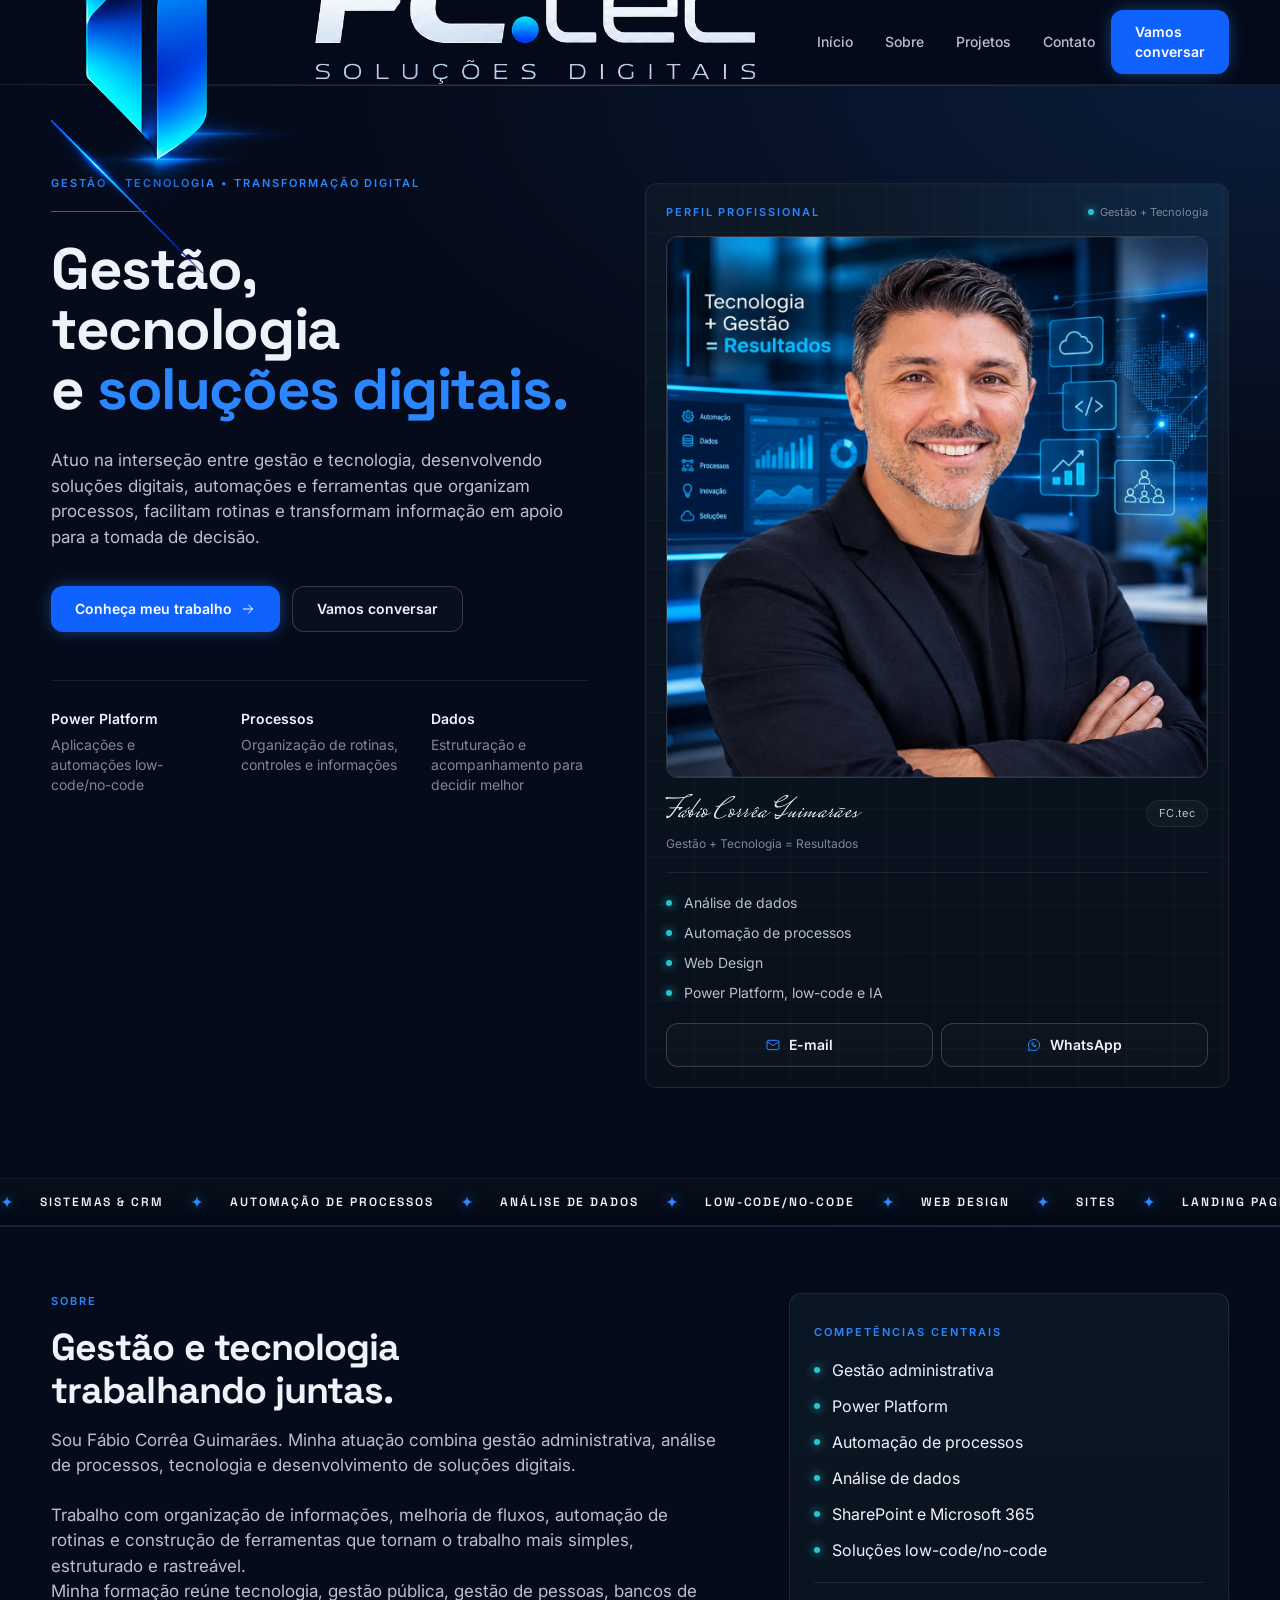
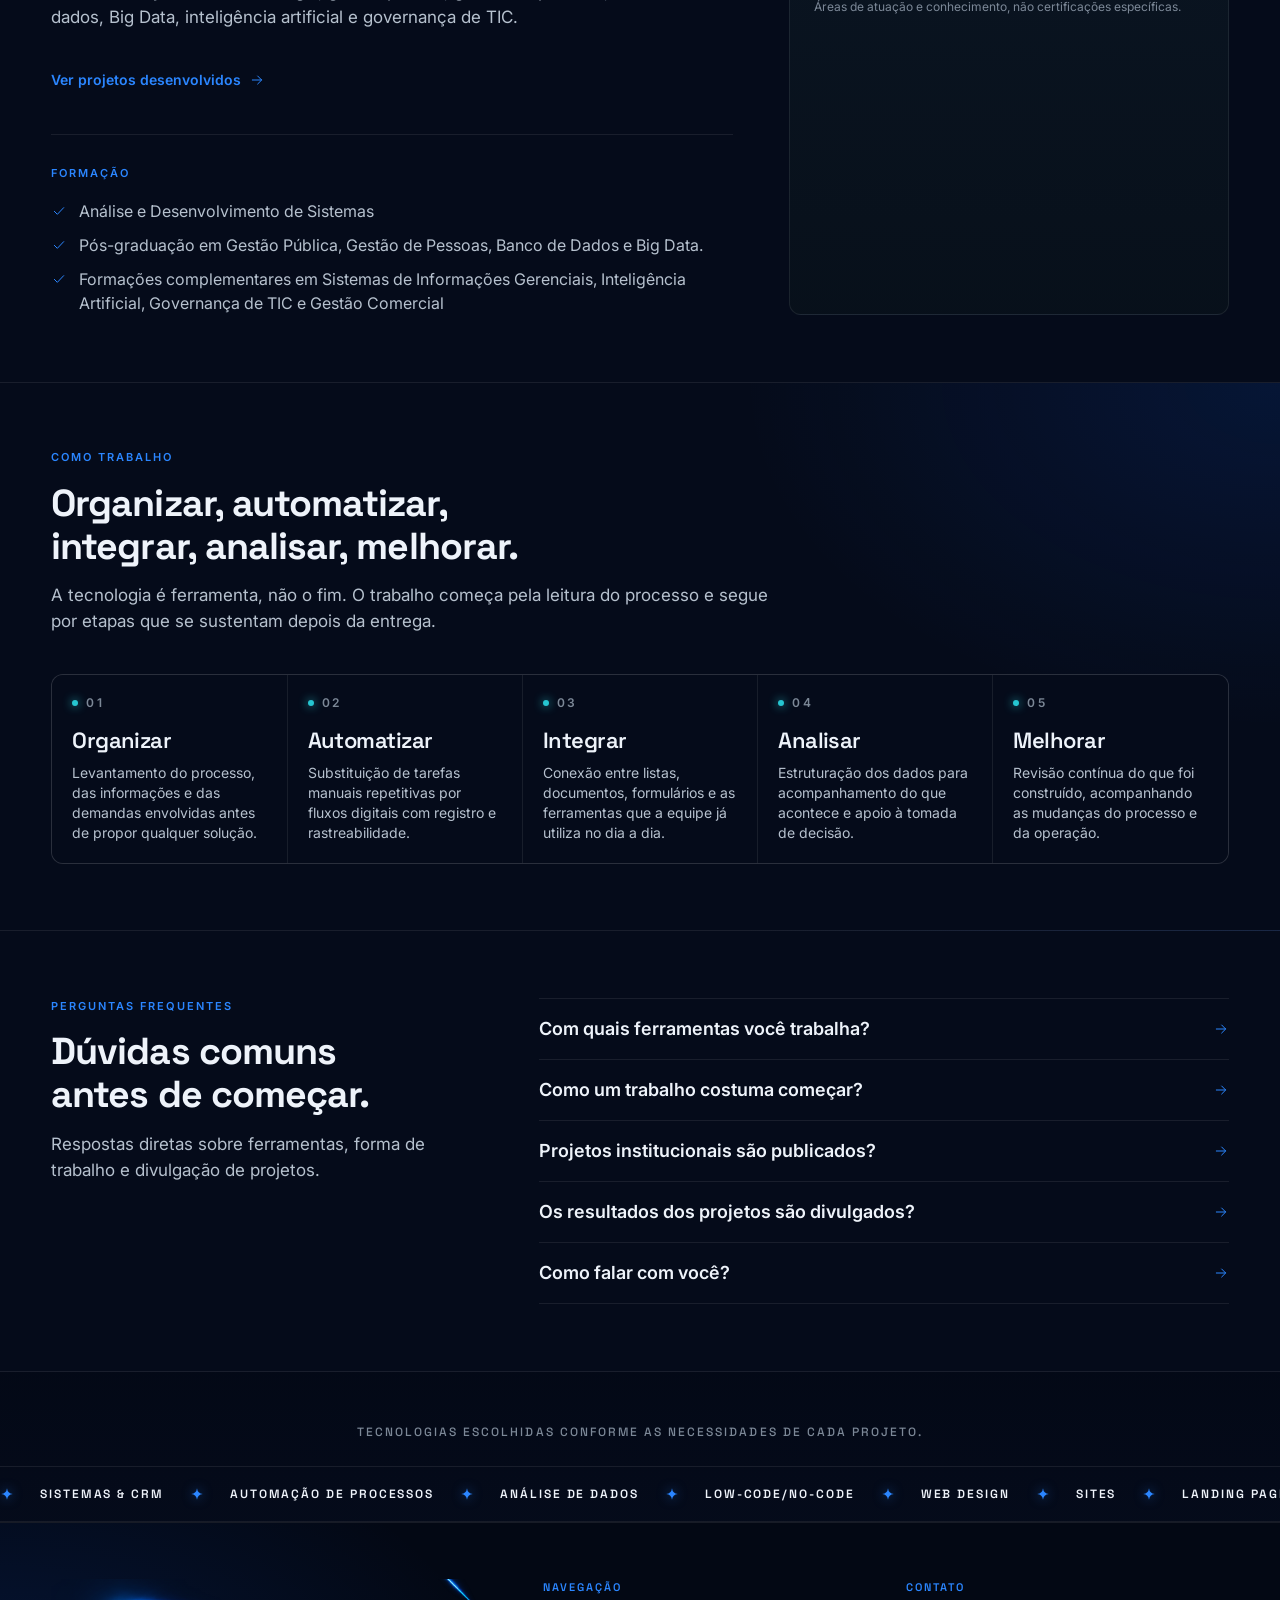
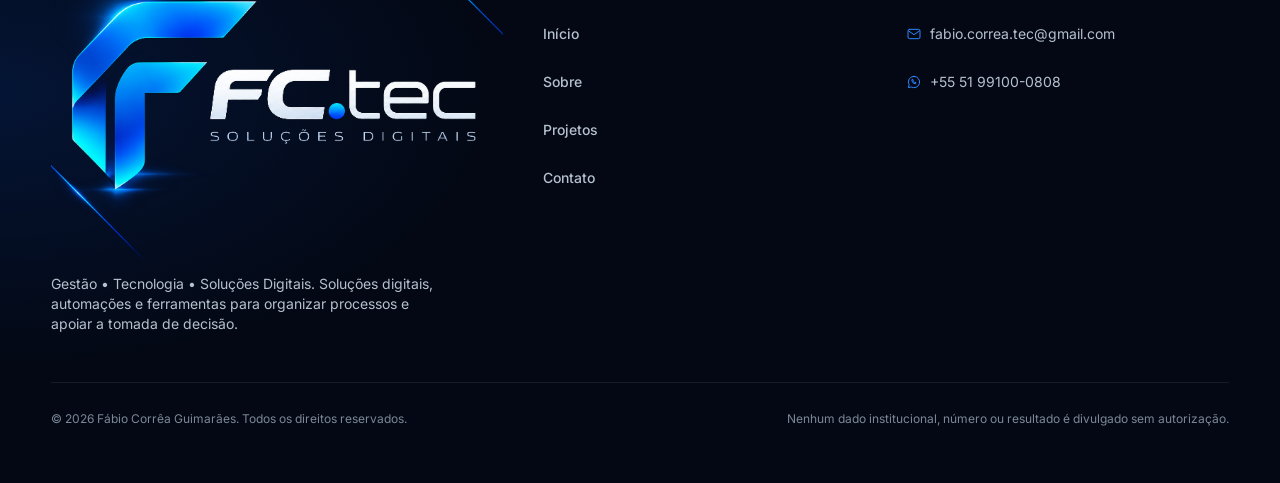
==== site-recriado/index.html @ c6f48d5b "primeiro commit" ====
<!DOCTYPE html><html lang="pt-BR"><head><meta charSet="utf-8"/><meta name="viewport" content="width=device-width, initial-scale=1, viewport-fit=cover"/><link rel="preload" as="image" href="assets/logo-fc-tec.png"/><link rel="preload" as="image" href="assets/perfil-profissional.jpg"/><link rel="stylesheet" href="https://fonts.googleapis.com/css2?family=Inter:wght@400;500;600;700;800&amp;family=Space+Grotesk:wght@500;600;700&amp;family=Mrs+Saint+Delafield&amp;display=swap" data-precedence="default"/><link rel="stylesheet" href="styles.css"/><title>Fábio Corrêa Guimarães | Gestão e tecnologia</title><meta name="theme-color" content="#050b1a"/><meta name="description" content="Portfólio profissional de Fábio Corrêa Guimarães: gestão administrativa, Power Platform, automação de processos, SharePoint e Microsoft 365, análise de dados e soluções low-code/no-code."/><meta name="keywords" content="Fábio Corrêa Guimarães, gestão administrativa, Power Platform, Power Apps, Power Automate, automação de processos, SharePoint, Microsoft 365, análise de dados, low-code, no-code, transformação digital, soluções digitais"/><meta property="og:title" content="Fábio Corrêa Guimarães | Gestão e tecnologia"/><meta property="og:description" content="Portfólio profissional de Fábio Corrêa Guimarães: gestão administrativa, Power Platform, automação de processos, SharePoint e Microsoft 365, análise de dados e soluções low-code/no-code."/><meta property="og:type" content="website"/><meta property="og:site_name" content="Fábio Corrêa Guimarães"/><meta property="og:locale" content="pt_BR"/><meta name="twitter:card" content="summary"/><link rel="preconnect" href="https://fonts.googleapis.com"/><link rel="preconnect" href="https://fonts.gstatic.com" crossorigin="anonymous"/><link rel="icon" href="assets/favicon-32.png" type="image/png" sizes="32x32"/><link rel="apple-touch-icon" href="assets/apple-touch-icon.png"/><link rel="manifest" href="manifest.webmanifest"/><meta name="mobile-web-app-capable" content="yes"/><meta name="apple-mobile-web-app-capable" content="yes"/><meta name="apple-mobile-web-app-status-bar-style" content="black-translucent"/><meta name="format-detection" content="telephone=no"/></head><body><a href="#inicio" class="sr-only focus:not-sr-only focus:absolute focus:top-2 focus:left-2 focus:z-100 focus:rounded-md focus:bg-brand focus:px-4 focus:py-2 focus:text-sm focus:font-semibold focus:text-white">Pular para o conteúdo</a><header class="sticky top-0 z-50 border-b border-line bg-canvas/75 backdrop-blur-xl"><div class="mx-auto w-full max-w-[1320px] px-gutter flex h-[70px] items-center justify-between gap-4 lg:h-[84px]"><a href="index.html#inicio" class="flex min-h-[44px] items-center gap-3 rounded-sm" aria-label="Fábio Corrêa Guimarães — início"><img width="1275" height="787" fetchpriority="high" decoding="async" src="assets/logo-fc-tec.png" alt="FC.tec — Soluções Digitais" class="h-9 w-auto shrink-0 sm:h-10" draggable="false"/></a><nav aria-label="Navegação principal" class="hidden lg:block"><ul class="flex items-center gap-8"><li class="flex"><a href="index.html#inicio" class="inline-flex min-h-[44px] items-center rounded-sm text-sm font-medium text-ink-muted transition-colors hover:text-brand-soft">Início</a></li><li class="flex"><a href="index.html#sobre" class="inline-flex min-h-[44px] items-center rounded-sm text-sm font-medium text-ink-muted transition-colors hover:text-brand-soft">Sobre</a></li><li class="flex"><a class="inline-flex min-h-[44px] items-center rounded-sm text-sm font-medium text-ink-muted transition-colors hover:text-brand-soft" href="portfolio.html">Projetos</a></li><li class="flex"><a href="mailto:fabio.correa.tec@gmail.com" class="inline-flex min-h-[44px] items-center rounded-sm text-sm font-medium text-ink-muted transition-colors hover:text-brand-soft">Contato</a></li></ul></nav><div class="flex items-center gap-2"><a href="mailto:fabio.correa.tec@gmail.com" class="glow-btn inline-flex min-h-[46px] items-center justify-center gap-2 rounded-lg bg-brand px-6 py-3 text-sm font-semibold text-white transition-[background-color,box-shadow] duration-300 hover:bg-brand-hover hidden lg:inline-flex">Vamos conversar</a><button type="button" class="inline-flex size-11 items-center justify-center rounded-lg border border-line-strong text-ink transition-colors hover:border-line-brand hover:text-brand-soft lg:hidden" aria-expanded="false" aria-controls="menu-mobile" aria-label="Abrir menu"><svg viewBox="0 0 24 24" fill="none" stroke="currentColor" stroke-width="1.5" stroke-linecap="round" stroke-linejoin="round" aria-hidden="true" focusable="false" class="size-5"><path d="M4 7h16M4 12h16M4 17h16"></path></svg></button></div></div><div id="menu-mobile" class="border-t border-line bg-canvas lg:hidden" hidden>
  <div class="mx-auto w-full max-w-[1320px] px-gutter py-3">
    <nav aria-label="Navegação principal (mobile)">
      <ul class="m-0 flex list-none flex-col p-0">
        <li class="border-b border-line last:border-0"><a href="index.html#inicio" class="inline-flex min-h-[44px] items-center rounded-sm text-sm font-medium text-ink-muted transition-colors hover:text-brand-soft">Início</a></li>
        <li class="border-b border-line last:border-0"><a href="index.html#sobre" class="inline-flex min-h-[44px] items-center rounded-sm text-sm font-medium text-ink-muted transition-colors hover:text-brand-soft">Sobre</a></li>
        <li class="border-b border-line last:border-0"><a href="portfolio.html" class="inline-flex min-h-[44px] items-center rounded-sm text-sm font-medium text-ink-muted transition-colors hover:text-brand-soft">Projetos</a></li>
        <li class="border-b border-line last:border-0"><a href="mailto:fabio.correa.tec@gmail.com" class="inline-flex min-h-[44px] items-center rounded-sm text-sm font-medium text-ink-muted transition-colors hover:text-brand-soft">Contato</a></li>
      </ul>
    </nav>
    <div class="py-4">
      <a href="mailto:fabio.correa.tec@gmail.com" class="glow-btn inline-flex min-h-[46px] w-full items-center justify-center gap-2 rounded-lg bg-brand px-6 py-3 text-sm font-semibold text-white transition-[background-color,box-shadow] duration-300 hover:bg-brand-hover">Vamos conversar</a>
    </div>
  </div>
</div></header><main><section id="inicio" class="glow-hero relative overflow-hidden border-b border-line"><div class="pointer-events-none absolute inset-x-0 top-0 h-px bg-linear-to-r from-transparent via-brand/70 to-transparent" aria-hidden="true"></div><div class="mx-auto w-full max-w-[1320px] px-gutter py-section lg:py-[clamp(64px,7vw,104px)]"><div class="grid items-start gap-12 lg:grid-cols-[minmax(0,1.15fr)_minmax(0,1.25fr)] lg:gap-14"><div><p class="eyebrow hero-rise m-0">Gestão • Tecnologia • Transformação digital</p><div class="hero-hairline mt-5 h-px w-24 bg-brand shadow-[var(--glow)]" aria-hidden="true"></div><h1 class="hero-rise text-h1 mt-7 font-extrabold text-ink">Gestão,<br/>tecnologia<br/>e <span class="text-brand-soft">soluções digitais.</span></h1><p class="hero-rise text-body mt-7 max-w-[38rem] text-ink-muted" style="--rise-delay:0.08s">Atuo na interseção entre gestão e tecnologia, desenvolvendo soluções digitais, automações e ferramentas que organizam processos, facilitam rotinas e transformam informação em apoio para a tomada de decisão.</p><div class="hero-rise mt-9 flex flex-col gap-3 sm:flex-row sm:items-center" style="--rise-delay:0.16s"><a class="glow-btn inline-flex min-h-[46px] items-center justify-center gap-2 rounded-lg bg-brand px-6 py-3 text-sm font-semibold text-white transition-[background-color,box-shadow] duration-300 hover:bg-brand-hover " href="portfolio.html">Conheça meu trabalho<svg viewBox="0 0 24 24" fill="none" stroke="currentColor" stroke-width="1.5" stroke-linecap="round" stroke-linejoin="round" aria-hidden="true" focusable="false" class="size-4"><path d="M5 12h14"></path><path d="m13 6 6 6-6 6"></path></svg></a><a href="mailto:fabio.correa.tec@gmail.com" class="inline-flex min-h-[46px] items-center justify-center gap-2 rounded-lg border border-line-strong bg-white/2 px-6 py-3 text-sm font-semibold text-ink transition-[border-color,color,box-shadow] duration-300 hover:border-line-brand hover:text-brand-soft hover:shadow-[var(--glow-card)] ">Vamos conversar</a></div><dl class="hero-rise mt-12 grid gap-x-8 gap-y-5 border-t border-line pt-7 sm:grid-cols-3" style="--rise-delay:0.24s"><div><dt class="text-sm font-semibold text-ink">Power Platform</dt><dd class="m-0 mt-1.5 text-sm text-ink-subtle">Aplicações e automações low-code/no-code</dd></div><div><dt class="text-sm font-semibold text-ink">Processos</dt><dd class="m-0 mt-1.5 text-sm text-ink-subtle">Organização de rotinas, controles e informações</dd></div><div><dt class="text-sm font-semibold text-ink">Dados</dt><dd class="m-0 mt-1.5 text-sm text-ink-subtle">Estruturação e acompanhamento para decidir melhor</dd></div></dl></div><div class="hero-rise lg:pt-2" style="--rise-delay:0.12s"><aside class="panel relative overflow-hidden p-4 sm:p-5"><div class="tech-grid pointer-events-none absolute inset-0 opacity-50" aria-hidden="true"></div><div class="glow-hero pointer-events-none absolute inset-0" aria-hidden="true"></div><div class="relative"><div class="flex items-center justify-between gap-3"><span class="eyebrow">Perfil profissional</span><span class="flex items-center gap-1.5 text-[0.6875rem] text-ink-subtle"><span class="size-1.5 rounded-full bg-hi shadow-[0_0_10px_#26c6d1]" aria-hidden="true"></span>Gestão + Tecnologia</span></div><div class="relative mt-4 aspect-square overflow-hidden rounded-lg border border-line-strong bg-canvas-deep/70"><img width="1254" height="1254" fetchpriority="high" decoding="async" src="assets/perfil-profissional.jpg" alt="Fábio Corrêa Guimarães — Tecnologia, Gestão e Resultados" class="absolute inset-0 size-full object-contain object-center" draggable="false"/><div class="pointer-events-none absolute inset-0 rounded-lg ring-1 ring-white/5 ring-inset" aria-hidden="true"></div></div><div class="mt-5 flex items-center justify-between gap-3"><p class="script m-0 text-3xl leading-none text-ink">Fábio Corrêa Guimarães</p><span class="shrink-0 rounded-full border border-line bg-white/3 px-3 py-1 text-[0.6875rem] tracking-wide text-ink-muted">FC.tec</span></div><p class="mt-2 mb-0 text-xs text-ink-subtle">Gestão + Tecnologia = Resultados</p><ul class="m-0 mt-5 flex list-none flex-col gap-2.5 border-t border-line p-0 pt-5"><li class="flex items-center gap-3 text-sm text-ink-muted"><span class="size-1.5 shrink-0 rounded-full bg-hi shadow-[0_0_10px_#26c6d1]" aria-hidden="true"></span>Análise de dados</li><li class="flex items-center gap-3 text-sm text-ink-muted"><span class="size-1.5 shrink-0 rounded-full bg-hi shadow-[0_0_10px_#26c6d1]" aria-hidden="true"></span>Automação de processos</li><li class="flex items-center gap-3 text-sm text-ink-muted"><span class="size-1.5 shrink-0 rounded-full bg-hi shadow-[0_0_10px_#26c6d1]" aria-hidden="true"></span>Web Design</li><li class="flex items-center gap-3 text-sm text-ink-muted"><span class="size-1.5 shrink-0 rounded-full bg-hi shadow-[0_0_10px_#26c6d1]" aria-hidden="true"></span>Power Platform, low-code e IA</li></ul><div class="mt-5 flex flex-wrap gap-2"><a href="mailto:fabio.correa.tec@gmail.com" class="inline-flex min-h-[44px] flex-1 items-center justify-center gap-2 rounded-lg border border-line-strong bg-white/2 px-4 text-sm font-semibold text-ink transition-[border-color,color,box-shadow] duration-300 hover:border-line-brand hover:text-brand-soft hover:shadow-[var(--glow-card)]"><svg viewBox="0 0 24 24" fill="none" stroke="currentColor" stroke-width="1.5" stroke-linecap="round" stroke-linejoin="round" aria-hidden="true" focusable="false" class="size-4 text-brand-soft"><rect x="3" y="5" width="18" height="14" rx="2.5"></rect><path d="m4 7.5 8 5.5 8-5.5"></path></svg>E-mail</a><a href="https://wa.me/5551991000808" target="_blank" rel="noopener noreferrer" class="inline-flex min-h-[44px] flex-1 items-center justify-center gap-2 rounded-lg border border-line-strong bg-white/2 px-4 text-sm font-semibold text-ink transition-[border-color,color,box-shadow] duration-300 hover:border-line-brand hover:text-brand-soft hover:shadow-[var(--glow-card)]"><svg viewBox="0 0 24 24" fill="none" stroke="currentColor" stroke-width="1.5" stroke-linecap="round" stroke-linejoin="round" aria-hidden="true" focusable="false" class="size-4 text-brand-soft"><path d="M12 3.5a8.5 8.5 0 0 0-7.3 12.8L3.5 20.5l4.3-1.1A8.5 8.5 0 1 0 12 3.5Z"></path><path d="M8.8 9.2c0 3 2.4 5.4 5.4 5.4l.9-1.4-1.9-.9-.9.7a5.4 5.4 0 0 1-1.9-1.9l.7-.9-.9-1.9z"></path></svg>WhatsApp</a></div></div></aside></div></div></div><div class="marquee-band"><div class="marquee-track"><div class="marquee-group"><span class="marquee-item"><svg class="marquee-star" viewBox="0 0 24 24" fill="currentColor" aria-hidden="true"><path d="M12 2Q13 11 22 12Q13 13 12 22Q11 13 2 12Q11 11 12 2Z"/></svg><span>SISTEMAS &amp; CRM</span></span><span class="marquee-item"><svg class="marquee-star" viewBox="0 0 24 24" fill="currentColor" aria-hidden="true"><path d="M12 2Q13 11 22 12Q13 13 12 22Q11 13 2 12Q11 11 12 2Z"/></svg><span>AUTOMA&Ccedil;&Atilde;O DE PROCESSOS</span></span><span class="marquee-item"><svg class="marquee-star" viewBox="0 0 24 24" fill="currentColor" aria-hidden="true"><path d="M12 2Q13 11 22 12Q13 13 12 22Q11 13 2 12Q11 11 12 2Z"/></svg><span>AN&Aacute;LISE DE DADOS</span></span><span class="marquee-item"><svg class="marquee-star" viewBox="0 0 24 24" fill="currentColor" aria-hidden="true"><path d="M12 2Q13 11 22 12Q13 13 12 22Q11 13 2 12Q11 11 12 2Z"/></svg><span>LOW-CODE/NO-CODE</span></span><span class="marquee-item"><svg class="marquee-star" viewBox="0 0 24 24" fill="currentColor" aria-hidden="true"><path d="M12 2Q13 11 22 12Q13 13 12 22Q11 13 2 12Q11 11 12 2Z"/></svg><span>WEB DESIGN</span></span><span class="marquee-item"><svg class="marquee-star" viewBox="0 0 24 24" fill="currentColor" aria-hidden="true"><path d="M12 2Q13 11 22 12Q13 13 12 22Q11 13 2 12Q11 11 12 2Z"/></svg><span>SITES</span></span><span class="marquee-item"><svg class="marquee-star" viewBox="0 0 24 24" fill="currentColor" aria-hidden="true"><path d="M12 2Q13 11 22 12Q13 13 12 22Q11 13 2 12Q11 11 12 2Z"/></svg><span>LANDING PAGES</span></span></div><div class="marquee-group" aria-hidden="true"><span class="marquee-item"><svg class="marquee-star" viewBox="0 0 24 24" fill="currentColor" aria-hidden="true"><path d="M12 2Q13 11 22 12Q13 13 12 22Q11 13 2 12Q11 11 12 2Z"/></svg><span>SISTEMAS &amp; CRM</span></span><span class="marquee-item"><svg class="marquee-star" viewBox="0 0 24 24" fill="currentColor" aria-hidden="true"><path d="M12 2Q13 11 22 12Q13 13 12 22Q11 13 2 12Q11 11 12 2Z"/></svg><span>AUTOMA&Ccedil;&Atilde;O DE PROCESSOS</span></span><span class="marquee-item"><svg class="marquee-star" viewBox="0 0 24 24" fill="currentColor" aria-hidden="true"><path d="M12 2Q13 11 22 12Q13 13 12 22Q11 13 2 12Q11 11 12 2Z"/></svg><span>AN&Aacute;LISE DE DADOS</span></span><span class="marquee-item"><svg class="marquee-star" viewBox="0 0 24 24" fill="currentColor" aria-hidden="true"><path d="M12 2Q13 11 22 12Q13 13 12 22Q11 13 2 12Q11 11 12 2Z"/></svg><span>LOW-CODE/NO-CODE</span></span><span class="marquee-item"><svg class="marquee-star" viewBox="0 0 24 24" fill="currentColor" aria-hidden="true"><path d="M12 2Q13 11 22 12Q13 13 12 22Q11 13 2 12Q11 11 12 2Z"/></svg><span>WEB DESIGN</span></span><span class="marquee-item"><svg class="marquee-star" viewBox="0 0 24 24" fill="currentColor" aria-hidden="true"><path d="M12 2Q13 11 22 12Q13 13 12 22Q11 13 2 12Q11 11 12 2Z"/></svg><span>SITES</span></span><span class="marquee-item"><svg class="marquee-star" viewBox="0 0 24 24" fill="currentColor" aria-hidden="true"><path d="M12 2Q13 11 22 12Q13 13 12 22Q11 13 2 12Q11 11 12 2Z"/></svg><span>LANDING PAGES</span></span></div></div></div></section><section id="sobre" class="border-b border-line py-section"><div class="mx-auto w-full max-w-[1320px] px-gutter "><div class="grid gap-10 lg:grid-cols-[minmax(0,1.55fr)_minmax(0,1fr)] lg:gap-14"><div class="" data-reveal><div class="max-w-[46rem]"><p class="eyebrow m-0">Sobre</p><h2 class="text-h2 mt-4 mb-0 font-bold text-ink">Gestão e tecnologia trabalhando juntas.</h2><p class="text-body mt-4 mb-0 text-ink-muted">Sou Fábio Corrêa Guimarães. Minha atuação combina gestão administrativa, análise de processos, tecnologia e desenvolvimento de soluções digitais.</p></div><div class="text-body mt-6 max-w-[42rem] space-y-4 text-ink-muted"><p class="m-0">Trabalho com organização de informações, melhoria de fluxos, automação de rotinas e construção de ferramentas que tornam o trabalho mais simples, estruturado e rastreável.</p><p class="m-0">Minha formação reúne tecnologia, gestão pública, gestão de pessoas, bancos de dados, Big Data, inteligência artificial e governança de TIC.</p></div><a href="portfolio.html" class="mt-7 inline-flex min-h-[44px] items-center gap-2 text-sm font-semibold text-brand-soft transition-colors hover:text-ink">Ver projetos desenvolvidos<svg viewBox="0 0 24 24" fill="none" stroke="currentColor" stroke-width="1.5" stroke-linecap="round" stroke-linejoin="round" aria-hidden="true" focusable="false" class="size-4"><path d="M5 12h14"></path><path d="m13 6 6 6-6 6"></path></svg></a><div class="mt-8 border-t border-line pt-6"><span class="eyebrow">Formação</span><ul class="m-0 mt-4 flex list-none flex-col gap-2.5 p-0 text-sm text-ink-muted sm:text-base"><li class="flex gap-3"><svg viewBox="0 0 24 24" fill="none" stroke="currentColor" stroke-width="1.5" stroke-linecap="round" stroke-linejoin="round" aria-hidden="true" focusable="false" class="mt-1 size-4 shrink-0 text-brand-soft"><path d="m5 12.5 4.5 4.5L19 7"></path></svg><span>Análise e Desenvolvimento de Sistemas</span></li><li class="flex gap-3"><svg viewBox="0 0 24 24" fill="none" stroke="currentColor" stroke-width="1.5" stroke-linecap="round" stroke-linejoin="round" aria-hidden="true" focusable="false" class="mt-1 size-4 shrink-0 text-brand-soft"><path d="m5 12.5 4.5 4.5L19 7"></path></svg><span>Pós-graduação em Gestão Pública, Gestão de Pessoas, Banco de Dados e Big Data.</span></li><li class="flex gap-3"><svg viewBox="0 0 24 24" fill="none" stroke="currentColor" stroke-width="1.5" stroke-linecap="round" stroke-linejoin="round" aria-hidden="true" focusable="false" class="mt-1 size-4 shrink-0 text-brand-soft"><path d="m5 12.5 4.5 4.5L19 7"></path></svg><span>Formações complementares em Sistemas de Informações Gerenciais, Inteligência Artificial, Governança de TIC e Gestão Comercial</span></li></ul></div></div><div class="" data-reveal><aside class="panel h-full p-5 sm:p-6"><span class="eyebrow">Competências centrais</span><ul class="m-0 mt-4 flex list-none flex-col gap-3 p-0"><li class="flex items-center gap-3 text-sm text-ink sm:text-base"><span class="size-1.5 shrink-0 rounded-full bg-hi shadow-[0_0_10px_#26c6d1]" aria-hidden="true"></span>Gestão administrativa</li><li class="flex items-center gap-3 text-sm text-ink sm:text-base"><span class="size-1.5 shrink-0 rounded-full bg-hi shadow-[0_0_10px_#26c6d1]" aria-hidden="true"></span>Power Platform</li><li class="flex items-center gap-3 text-sm text-ink sm:text-base"><span class="size-1.5 shrink-0 rounded-full bg-hi shadow-[0_0_10px_#26c6d1]" aria-hidden="true"></span>Automação de processos</li><li class="flex items-center gap-3 text-sm text-ink sm:text-base"><span class="size-1.5 shrink-0 rounded-full bg-hi shadow-[0_0_10px_#26c6d1]" aria-hidden="true"></span>Análise de dados</li><li class="flex items-center gap-3 text-sm text-ink sm:text-base"><span class="size-1.5 shrink-0 rounded-full bg-hi shadow-[0_0_10px_#26c6d1]" aria-hidden="true"></span>SharePoint e Microsoft 365</li><li class="flex items-center gap-3 text-sm text-ink sm:text-base"><span class="size-1.5 shrink-0 rounded-full bg-hi shadow-[0_0_10px_#26c6d1]" aria-hidden="true"></span>Soluções low-code/no-code</li></ul><p class="mt-5 mb-0 border-t border-line pt-4 text-xs text-ink-subtle">Áreas de atuação e conhecimento, não certificações específicas.</p></aside></div></div></div></section><section id="processo" class="glow-right relative border-b border-line py-section"><div class="mx-auto w-full max-w-[1320px] px-gutter "><div class="" data-reveal><div class="max-w-[46rem]"><p class="eyebrow m-0">Como trabalho</p><h2 class="text-h2 mt-4 mb-0 font-bold text-ink">Organizar, automatizar, integrar, analisar, melhorar.</h2><p class="text-body mt-4 mb-0 text-ink-muted">A tecnologia é ferramenta, não o fim. O trabalho começa pela leitura do processo e segue por etapas que se sustentam depois da entrega.</p></div></div><div class="mt-10" data-reveal><ol class="m-0 grid list-none gap-px overflow-hidden rounded-lg border border-line bg-line p-0 md:grid-cols-5"><li class="bg-canvas p-5"><span class="flex items-center gap-2"><span class="size-1.5 rounded-full bg-hi shadow-[0_0_10px_#26c6d1]" aria-hidden="true"></span><span class="text-xs font-semibold tracking-[0.2em] text-ink-subtle">01</span></span><h3 class="text-h3 mt-4 mb-0 font-semibold text-ink">Organizar</h3><p class="mt-2 mb-0 text-sm text-ink-muted">Levantamento do processo, das informações e das demandas envolvidas antes de propor qualquer solução.</p></li><li class="bg-canvas p-5"><span class="flex items-center gap-2"><span class="size-1.5 rounded-full bg-hi shadow-[0_0_10px_#26c6d1]" aria-hidden="true"></span><span class="text-xs font-semibold tracking-[0.2em] text-ink-subtle">02</span></span><h3 class="text-h3 mt-4 mb-0 font-semibold text-ink">Automatizar</h3><p class="mt-2 mb-0 text-sm text-ink-muted">Substituição de tarefas manuais repetitivas por fluxos digitais com registro e rastreabilidade.</p></li><li class="bg-canvas p-5"><span class="flex items-center gap-2"><span class="size-1.5 rounded-full bg-hi shadow-[0_0_10px_#26c6d1]" aria-hidden="true"></span><span class="text-xs font-semibold tracking-[0.2em] text-ink-subtle">03</span></span><h3 class="text-h3 mt-4 mb-0 font-semibold text-ink">Integrar</h3><p class="mt-2 mb-0 text-sm text-ink-muted">Conexão entre listas, documentos, formulários e as ferramentas que a equipe já utiliza no dia a dia.</p></li><li class="bg-canvas p-5"><span class="flex items-center gap-2"><span class="size-1.5 rounded-full bg-hi shadow-[0_0_10px_#26c6d1]" aria-hidden="true"></span><span class="text-xs font-semibold tracking-[0.2em] text-ink-subtle">04</span></span><h3 class="text-h3 mt-4 mb-0 font-semibold text-ink">Analisar</h3><p class="mt-2 mb-0 text-sm text-ink-muted">Estruturação dos dados para acompanhamento do que acontece e apoio à tomada de decisão.</p></li><li class="bg-canvas p-5"><span class="flex items-center gap-2"><span class="size-1.5 rounded-full bg-hi shadow-[0_0_10px_#26c6d1]" aria-hidden="true"></span><span class="text-xs font-semibold tracking-[0.2em] text-ink-subtle">05</span></span><h3 class="text-h3 mt-4 mb-0 font-semibold text-ink">Melhorar</h3><p class="mt-2 mb-0 text-sm text-ink-muted">Revisão contínua do que foi construído, acompanhando as mudanças do processo e da operação.</p></li></ol></div></div></section><section id="faq" class="border-b border-line py-section"><div class="mx-auto w-full max-w-[1320px] px-gutter "><div class="grid gap-10 lg:grid-cols-[minmax(0,1fr)_minmax(0,1.6fr)] lg:gap-14"><div class="" data-reveal><div class="max-w-[46rem]"><p class="eyebrow m-0">Perguntas frequentes</p><h2 class="text-h2 mt-4 mb-0 font-bold text-ink">Dúvidas comuns antes de começar.</h2><p class="text-body mt-4 mb-0 text-ink-muted">Respostas diretas sobre ferramentas, forma de trabalho e divulgação de projetos.</p></div></div><div class="" data-reveal><div class="border-t border-line"><details class="group border-b border-line"><summary class="flex min-h-[56px] cursor-pointer list-none items-center justify-between gap-4 py-4 text-base font-semibold text-ink marker:content-none hover:text-brand-soft sm:text-lg">Com quais ferramentas você trabalha?<svg viewBox="0 0 24 24" fill="none" stroke="currentColor" stroke-width="1.5" stroke-linecap="round" stroke-linejoin="round" aria-hidden="true" focusable="false" class="size-4 shrink-0 text-brand-soft transition-transform duration-300 group-open:rotate-90"><path d="M5 12h14"></path><path d="m13 6 6 6-6 6"></path></svg></summary><p class="m-0 max-w-[42rem] pb-5 text-sm text-ink-muted sm:text-base">Power Platform (Power Apps e Power Automate), SharePoint e Microsoft 365, além de bancos de dados, análise de dados e recursos low-code/no-code para desenvolver ferramentas internas e fluxos digitais.</p></details><details class="group border-b border-line"><summary class="flex min-h-[56px] cursor-pointer list-none items-center justify-between gap-4 py-4 text-base font-semibold text-ink marker:content-none hover:text-brand-soft sm:text-lg">Como um trabalho costuma começar?<svg viewBox="0 0 24 24" fill="none" stroke="currentColor" stroke-width="1.5" stroke-linecap="round" stroke-linejoin="round" aria-hidden="true" focusable="false" class="size-4 shrink-0 text-brand-soft transition-transform duration-300 group-open:rotate-90"><path d="M5 12h14"></path><path d="m13 6 6 6-6 6"></path></svg></summary><p class="m-0 max-w-[42rem] pb-5 text-sm text-ink-muted sm:text-base">Pelo entendimento do processo: como a rotina funciona hoje, onde a informação se perde e o que precisa ser organizado, automatizado ou acompanhado. A solução vem depois desse levantamento.</p></details><details class="group border-b border-line"><summary class="flex min-h-[56px] cursor-pointer list-none items-center justify-between gap-4 py-4 text-base font-semibold text-ink marker:content-none hover:text-brand-soft sm:text-lg">Projetos institucionais são publicados?<svg viewBox="0 0 24 24" fill="none" stroke="currentColor" stroke-width="1.5" stroke-linecap="round" stroke-linejoin="round" aria-hidden="true" focusable="false" class="size-4 shrink-0 text-brand-soft transition-transform duration-300 group-open:rotate-90"><path d="M5 12h14"></path><path d="m13 6 6 6-6 6"></path></svg></summary><p class="m-0 max-w-[42rem] pb-5 text-sm text-ink-muted sm:text-base">Somente quando houver autorização. Nesses casos, o material é anonimizado: sem nomes de pessoas, sem dados pessoais, sem documentos, sem números internos e sem links privados.</p></details><details class="group border-b border-line"><summary class="flex min-h-[56px] cursor-pointer list-none items-center justify-between gap-4 py-4 text-base font-semibold text-ink marker:content-none hover:text-brand-soft sm:text-lg">Os resultados dos projetos são divulgados?<svg viewBox="0 0 24 24" fill="none" stroke="currentColor" stroke-width="1.5" stroke-linecap="round" stroke-linejoin="round" aria-hidden="true" focusable="false" class="size-4 shrink-0 text-brand-soft transition-transform duration-300 group-open:rotate-90"><path d="M5 12h14"></path><path d="m13 6 6 6-6 6"></path></svg></summary><p class="m-0 max-w-[42rem] pb-5 text-sm text-ink-muted sm:text-base">Apenas quando forem medidos e autorizados. Sem medição confirmada, nenhum número ou indicador é apresentado.</p></details><details class="group border-b border-line"><summary class="flex min-h-[56px] cursor-pointer list-none items-center justify-between gap-4 py-4 text-base font-semibold text-ink marker:content-none hover:text-brand-soft sm:text-lg">Como falar com você?<svg viewBox="0 0 24 24" fill="none" stroke="currentColor" stroke-width="1.5" stroke-linecap="round" stroke-linejoin="round" aria-hidden="true" focusable="false" class="size-4 shrink-0 text-brand-soft transition-transform duration-300 group-open:rotate-90"><path d="M5 12h14"></path><path d="m13 6 6 6-6 6"></path></svg></summary><p class="m-0 max-w-[42rem] pb-5 text-sm text-ink-muted sm:text-base">Por e-mail ou WhatsApp, usando os contatos desta página. Conte o processo ou a ideia que você quer transformar em solução.</p></details></div></div></div></div></section><section class="tech-section border-b border-line"><div class="tech-caption-wrap"><p class="tech-caption">TECNOLOGIAS ESCOLHIDAS CONFORME AS NECESSIDADES DE CADA PROJETO.</p></div><div class="marquee-band marquee-logos"><div class="marquee-track"><div class="marquee-group"><span class="marquee-item"><svg class="marquee-star" viewBox="0 0 24 24" fill="currentColor" aria-hidden="true"><path d="M12 2Q13 11 22 12Q13 13 12 22Q11 13 2 12Q11 11 12 2Z"/></svg><span>SISTEMAS &amp; CRM</span></span><span class="marquee-item"><svg class="marquee-star" viewBox="0 0 24 24" fill="currentColor" aria-hidden="true"><path d="M12 2Q13 11 22 12Q13 13 12 22Q11 13 2 12Q11 11 12 2Z"/></svg><span>AUTOMA&Ccedil;&Atilde;O DE PROCESSOS</span></span><span class="marquee-item"><svg class="marquee-star" viewBox="0 0 24 24" fill="currentColor" aria-hidden="true"><path d="M12 2Q13 11 22 12Q13 13 12 22Q11 13 2 12Q11 11 12 2Z"/></svg><span>AN&Aacute;LISE DE DADOS</span></span><span class="marquee-item"><svg class="marquee-star" viewBox="0 0 24 24" fill="currentColor" aria-hidden="true"><path d="M12 2Q13 11 22 12Q13 13 12 22Q11 13 2 12Q11 11 12 2Z"/></svg><span>LOW-CODE/NO-CODE</span></span><span class="marquee-item"><svg class="marquee-star" viewBox="0 0 24 24" fill="currentColor" aria-hidden="true"><path d="M12 2Q13 11 22 12Q13 13 12 22Q11 13 2 12Q11 11 12 2Z"/></svg><span>WEB DESIGN</span></span><span class="marquee-item"><svg class="marquee-star" viewBox="0 0 24 24" fill="currentColor" aria-hidden="true"><path d="M12 2Q13 11 22 12Q13 13 12 22Q11 13 2 12Q11 11 12 2Z"/></svg><span>SITES</span></span><span class="marquee-item"><svg class="marquee-star" viewBox="0 0 24 24" fill="currentColor" aria-hidden="true"><path d="M12 2Q13 11 22 12Q13 13 12 22Q11 13 2 12Q11 11 12 2Z"/></svg><span>LANDING PAGES</span></span></div><div class="marquee-group" aria-hidden="true"><span class="marquee-item"><svg class="marquee-star" viewBox="0 0 24 24" fill="currentColor" aria-hidden="true"><path d="M12 2Q13 11 22 12Q13 13 12 22Q11 13 2 12Q11 11 12 2Z"/></svg><span>SISTEMAS &amp; CRM</span></span><span class="marquee-item"><svg class="marquee-star" viewBox="0 0 24 24" fill="currentColor" aria-hidden="true"><path d="M12 2Q13 11 22 12Q13 13 12 22Q11 13 2 12Q11 11 12 2Z"/></svg><span>AUTOMA&Ccedil;&Atilde;O DE PROCESSOS</span></span><span class="marquee-item"><svg class="marquee-star" viewBox="0 0 24 24" fill="currentColor" aria-hidden="true"><path d="M12 2Q13 11 22 12Q13 13 12 22Q11 13 2 12Q11 11 12 2Z"/></svg><span>AN&Aacute;LISE DE DADOS</span></span><span class="marquee-item"><svg class="marquee-star" viewBox="0 0 24 24" fill="currentColor" aria-hidden="true"><path d="M12 2Q13 11 22 12Q13 13 12 22Q11 13 2 12Q11 11 12 2Z"/></svg><span>LOW-CODE/NO-CODE</span></span><span class="marquee-item"><svg class="marquee-star" viewBox="0 0 24 24" fill="currentColor" aria-hidden="true"><path d="M12 2Q13 11 22 12Q13 13 12 22Q11 13 2 12Q11 11 12 2Z"/></svg><span>WEB DESIGN</span></span><span class="marquee-item"><svg class="marquee-star" viewBox="0 0 24 24" fill="currentColor" aria-hidden="true"><path d="M12 2Q13 11 22 12Q13 13 12 22Q11 13 2 12Q11 11 12 2Z"/></svg><span>SITES</span></span><span class="marquee-item"><svg class="marquee-star" viewBox="0 0 24 24" fill="currentColor" aria-hidden="true"><path d="M12 2Q13 11 22 12Q13 13 12 22Q11 13 2 12Q11 11 12 2Z"/></svg><span>LANDING PAGES</span></span></div></div></div></section></main><footer class="relative overflow-hidden border-t border-line bg-canvas-deep"><div class="glow-left pointer-events-none absolute inset-0" aria-hidden="true"></div><div class="mx-auto w-full max-w-[1320px] px-gutter relative py-14"><div class="grid gap-10 lg:grid-cols-[minmax(0,1.4fr)_minmax(0,1fr)_minmax(0,1fr)]"><div><div class="flex items-center gap-3"><img width="1275" height="787" loading="lazy" decoding="async" src="assets/logo-fc-tec.png" alt="FC.tec — Soluções Digitais" class="h-9 w-auto" draggable="false"/></div><p class="mt-4 max-w-sm text-sm text-ink-muted">Gestão • Tecnologia • Soluções Digitais. Soluções digitais, automações e ferramentas para organizar processos e apoiar a tomada de decisão.</p></div><div><h2 class="eyebrow m-0">Navegação</h2><ul class="m-0 mt-4 flex list-none flex-col gap-1 p-0"><li><a href="index.html#inicio" class="inline-flex min-h-[44px] items-center rounded-sm text-sm font-medium text-ink-muted transition-colors hover:text-brand-soft">Início</a></li><li><a href="index.html#sobre" class="inline-flex min-h-[44px] items-center rounded-sm text-sm font-medium text-ink-muted transition-colors hover:text-brand-soft">Sobre</a></li><li><a class="inline-flex min-h-[44px] items-center rounded-sm text-sm font-medium text-ink-muted transition-colors hover:text-brand-soft" href="portfolio.html">Projetos</a></li><li><a href="mailto:fabio.correa.tec@gmail.com" class="inline-flex min-h-[44px] items-center rounded-sm text-sm font-medium text-ink-muted transition-colors hover:text-brand-soft">Contato</a></li></ul></div><div><h2 class="eyebrow m-0">Contato</h2><ul class="m-0 mt-4 flex list-none flex-col gap-1 p-0"><li><a href="mailto:fabio.correa.tec@gmail.com" class="inline-flex min-h-[44px] items-center gap-2 text-sm text-ink-muted transition-colors hover:text-brand-soft"><svg viewBox="0 0 24 24" fill="none" stroke="currentColor" stroke-width="1.5" stroke-linecap="round" stroke-linejoin="round" aria-hidden="true" focusable="false" class="size-4 shrink-0 text-brand-soft"><rect x="3" y="5" width="18" height="14" rx="2.5"></rect><path d="m4 7.5 8 5.5 8-5.5"></path></svg>fabio.correa.tec@gmail.com</a></li><li><a href="https://wa.me/5551991000808" target="_blank" rel="noopener noreferrer" class="inline-flex min-h-[44px] items-center gap-2 text-sm text-ink-muted transition-colors hover:text-brand-soft"><svg viewBox="0 0 24 24" fill="none" stroke="currentColor" stroke-width="1.5" stroke-linecap="round" stroke-linejoin="round" aria-hidden="true" focusable="false" class="size-4 shrink-0 text-brand-soft"><path d="M12 3.5a8.5 8.5 0 0 0-7.3 12.8L3.5 20.5l4.3-1.1A8.5 8.5 0 1 0 12 3.5Z"></path><path d="M8.8 9.2c0 3 2.4 5.4 5.4 5.4l.9-1.4-1.9-.9-.9.7a5.4 5.4 0 0 1-1.9-1.9l.7-.9-.9-1.9z"></path></svg>+55 51 99100-0808</a></li></ul></div></div><div class="mt-12 flex flex-col gap-2 border-t border-line pt-7 text-xs text-ink-subtle sm:flex-row sm:items-center sm:justify-between"><p class="m-0">© <!-- -->2026<!-- --> <!-- -->Fábio Corrêa Guimarães<!-- -->. Todos os direitos reservados.</p><p class="m-0">Nenhum dado institucional, número ou resultado é divulgado sem autorização.</p></div></div></footer><script src="script.js"></script></body></html>
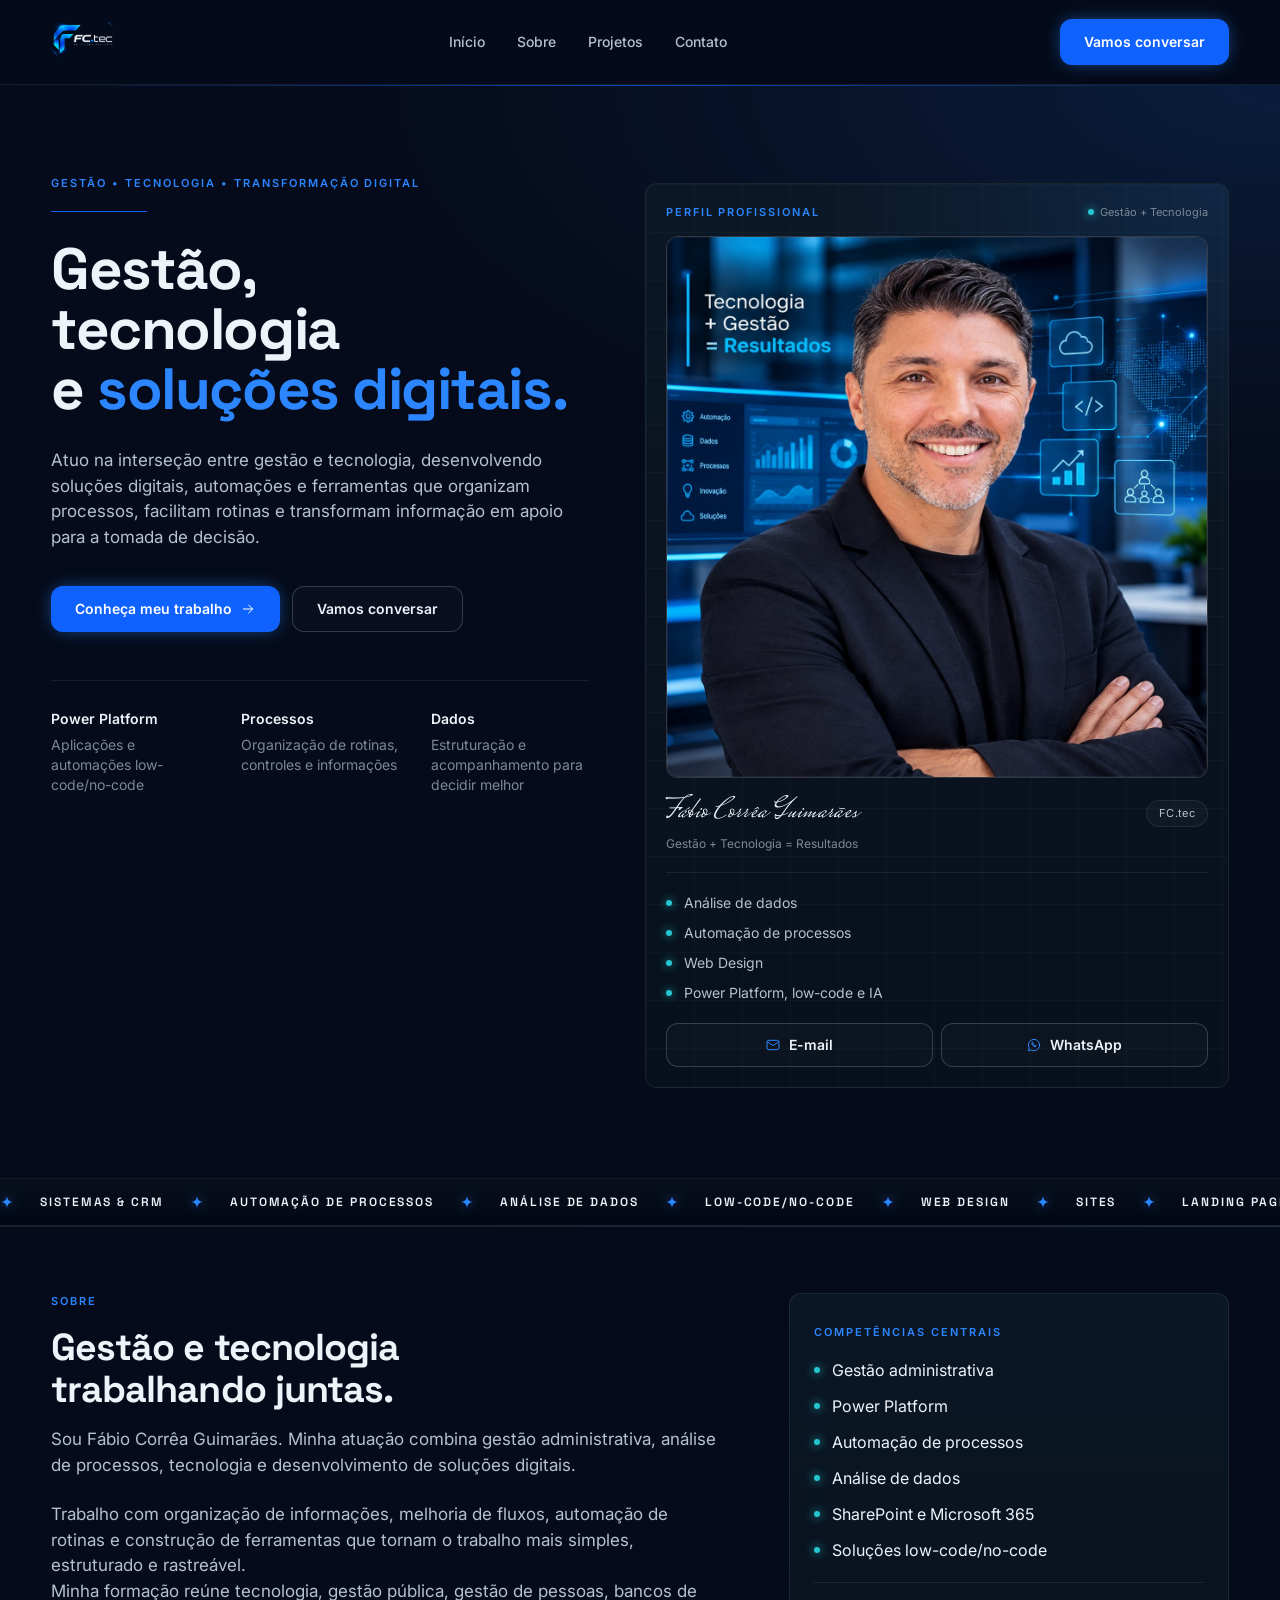
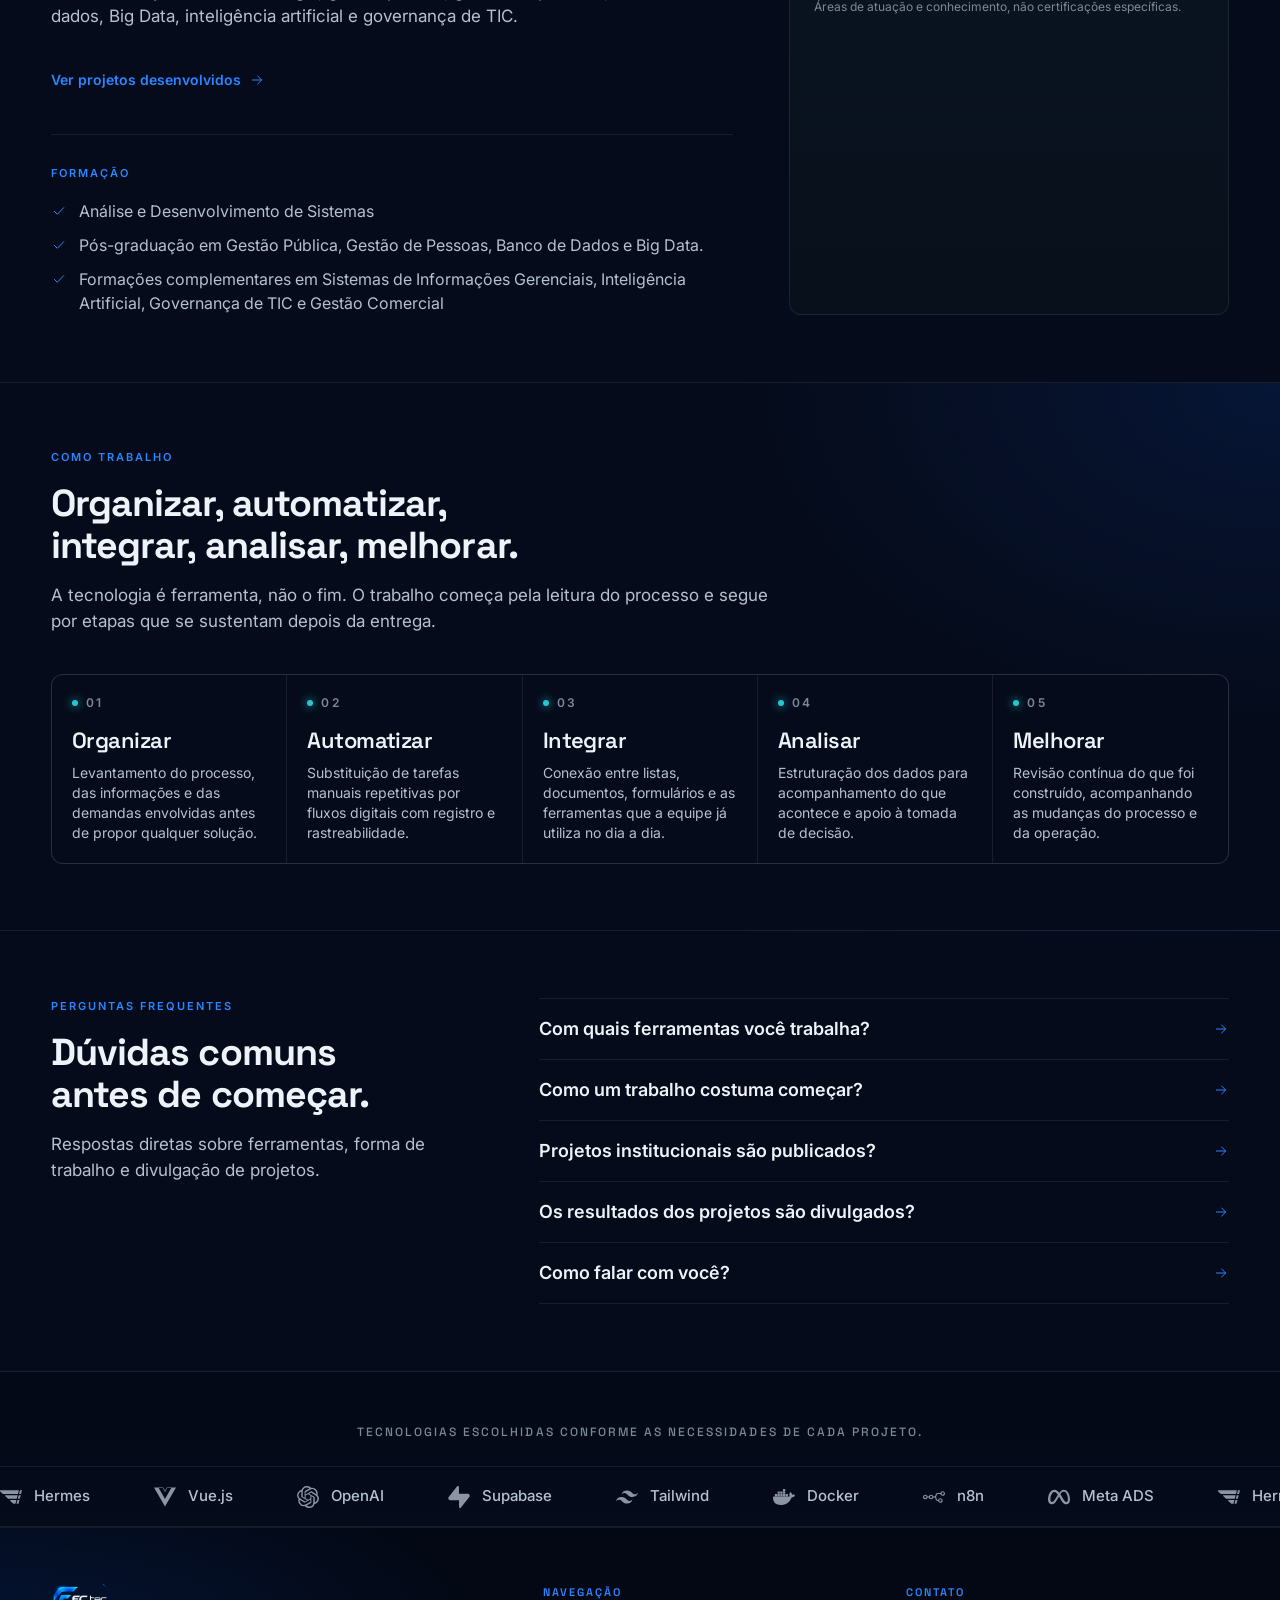
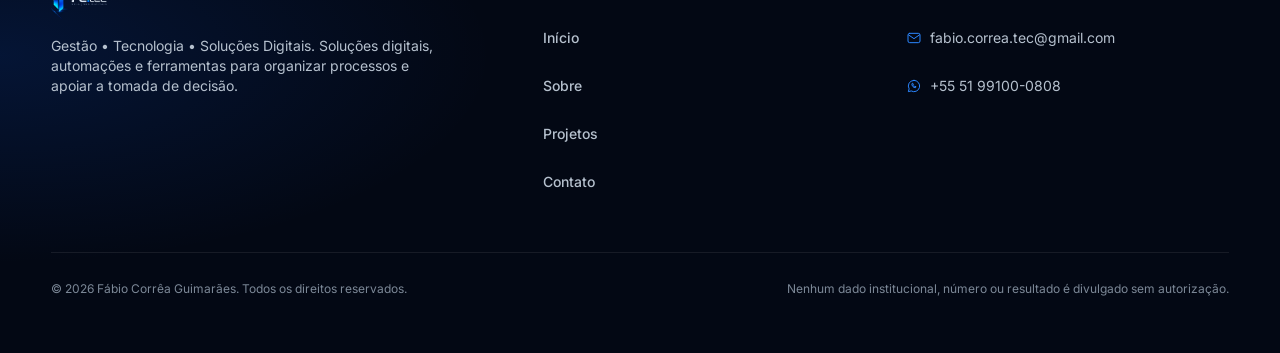
==== commit 9d585f4d: "corrigir logo do header e adicionar faixa de tecnologias apos o FAQ" ====
--- a/site-recriado/index.html
+++ b/site-recriado/index.html
@@ -12,4 +12,4 @@
       <a href="mailto:fabio.correa.tec@gmail.com" class="glow-btn inline-flex min-h-[46px] w-full items-center justify-center gap-2 rounded-lg bg-brand px-6 py-3 text-sm font-semibold text-white transition-[background-color,box-shadow] duration-300 hover:bg-brand-hover">Vamos conversar</a>
     </div>
   </div>
-</div></header><main><section id="inicio" class="glow-hero relative overflow-hidden border-b border-line"><div class="pointer-events-none absolute inset-x-0 top-0 h-px bg-linear-to-r from-transparent via-brand/70 to-transparent" aria-hidden="true"></div><div class="mx-auto w-full max-w-[1320px] px-gutter py-section lg:py-[clamp(64px,7vw,104px)]"><div class="grid items-start gap-12 lg:grid-cols-[minmax(0,1.15fr)_minmax(0,1.25fr)] lg:gap-14"><div><p class="eyebrow hero-rise m-0">Gestão • Tecnologia • Transformação digital</p><div class="hero-hairline mt-5 h-px w-24 bg-brand shadow-[var(--glow)]" aria-hidden="true"></div><h1 class="hero-rise text-h1 mt-7 font-extrabold text-ink">Gestão,<br/>tecnologia<br/>e <span class="text-brand-soft">soluções digitais.</span></h1><p class="hero-rise text-body mt-7 max-w-[38rem] text-ink-muted" style="--rise-delay:0.08s">Atuo na interseção entre gestão e tecnologia, desenvolvendo soluções digitais, automações e ferramentas que organizam processos, facilitam rotinas e transformam informação em apoio para a tomada de decisão.</p><div class="hero-rise mt-9 flex flex-col gap-3 sm:flex-row sm:items-center" style="--rise-delay:0.16s"><a class="glow-btn inline-flex min-h-[46px] items-center justify-center gap-2 rounded-lg bg-brand px-6 py-3 text-sm font-semibold text-white transition-[background-color,box-shadow] duration-300 hover:bg-brand-hover " href="portfolio.html">Conheça meu trabalho<svg viewBox="0 0 24 24" fill="none" stroke="currentColor" stroke-width="1.5" stroke-linecap="round" stroke-linejoin="round" aria-hidden="true" focusable="false" class="size-4"><path d="M5 12h14"></path><path d="m13 6 6 6-6 6"></path></svg></a><a href="mailto:fabio.correa.tec@gmail.com" class="inline-flex min-h-[46px] items-center justify-center gap-2 rounded-lg border border-line-strong bg-white/2 px-6 py-3 text-sm font-semibold text-ink transition-[border-color,color,box-shadow] duration-300 hover:border-line-brand hover:text-brand-soft hover:shadow-[var(--glow-card)] ">Vamos conversar</a></div><dl class="hero-rise mt-12 grid gap-x-8 gap-y-5 border-t border-line pt-7 sm:grid-cols-3" style="--rise-delay:0.24s"><div><dt class="text-sm font-semibold text-ink">Power Platform</dt><dd class="m-0 mt-1.5 text-sm text-ink-subtle">Aplicações e automações low-code/no-code</dd></div><div><dt class="text-sm font-semibold text-ink">Processos</dt><dd class="m-0 mt-1.5 text-sm text-ink-subtle">Organização de rotinas, controles e informações</dd></div><div><dt class="text-sm font-semibold text-ink">Dados</dt><dd class="m-0 mt-1.5 text-sm text-ink-subtle">Estruturação e acompanhamento para decidir melhor</dd></div></dl></div><div class="hero-rise lg:pt-2" style="--rise-delay:0.12s"><aside class="panel relative overflow-hidden p-4 sm:p-5"><div class="tech-grid pointer-events-none absolute inset-0 opacity-50" aria-hidden="true"></div><div class="glow-hero pointer-events-none absolute inset-0" aria-hidden="true"></div><div class="relative"><div class="flex items-center justify-between gap-3"><span class="eyebrow">Perfil profissional</span><span class="flex items-center gap-1.5 text-[0.6875rem] text-ink-subtle"><span class="size-1.5 rounded-full bg-hi shadow-[0_0_10px_#26c6d1]" aria-hidden="true"></span>Gestão + Tecnologia</span></div><div class="relative mt-4 aspect-square overflow-hidden rounded-lg border border-line-strong bg-canvas-deep/70"><img width="1254" height="1254" fetchpriority="high" decoding="async" src="assets/perfil-profissional.jpg" alt="Fábio Corrêa Guimarães — Tecnologia, Gestão e Resultados" class="absolute inset-0 size-full object-contain object-center" draggable="false"/><div class="pointer-events-none absolute inset-0 rounded-lg ring-1 ring-white/5 ring-inset" aria-hidden="true"></div></div><div class="mt-5 flex items-center justify-between gap-3"><p class="script m-0 text-3xl leading-none text-ink">Fábio Corrêa Guimarães</p><span class="shrink-0 rounded-full border border-line bg-white/3 px-3 py-1 text-[0.6875rem] tracking-wide text-ink-muted">FC.tec</span></div><p class="mt-2 mb-0 text-xs text-ink-subtle">Gestão + Tecnologia = Resultados</p><ul class="m-0 mt-5 flex list-none flex-col gap-2.5 border-t border-line p-0 pt-5"><li class="flex items-center gap-3 text-sm text-ink-muted"><span class="size-1.5 shrink-0 rounded-full bg-hi shadow-[0_0_10px_#26c6d1]" aria-hidden="true"></span>Análise de dados</li><li class="flex items-center gap-3 text-sm text-ink-muted"><span class="size-1.5 shrink-0 rounded-full bg-hi shadow-[0_0_10px_#26c6d1]" aria-hidden="true"></span>Automação de processos</li><li class="flex items-center gap-3 text-sm text-ink-muted"><span class="size-1.5 shrink-0 rounded-full bg-hi shadow-[0_0_10px_#26c6d1]" aria-hidden="true"></span>Web Design</li><li class="flex items-center gap-3 text-sm text-ink-muted"><span class="size-1.5 shrink-0 rounded-full bg-hi shadow-[0_0_10px_#26c6d1]" aria-hidden="true"></span>Power Platform, low-code e IA</li></ul><div class="mt-5 flex flex-wrap gap-2"><a href="mailto:fabio.correa.tec@gmail.com" class="inline-flex min-h-[44px] flex-1 items-center justify-center gap-2 rounded-lg border border-line-strong bg-white/2 px-4 text-sm font-semibold text-ink transition-[border-color,color,box-shadow] duration-300 hover:border-line-brand hover:text-brand-soft hover:shadow-[var(--glow-card)]"><svg viewBox="0 0 24 24" fill="none" stroke="currentColor" stroke-width="1.5" stroke-linecap="round" stroke-linejoin="round" aria-hidden="true" focusable="false" class="size-4 text-brand-soft"><rect x="3" y="5" width="18" height="14" rx="2.5"></rect><path d="m4 7.5 8 5.5 8-5.5"></path></svg>E-mail</a><a href="https://wa.me/5551991000808" target="_blank" rel="noopener noreferrer" class="inline-flex min-h-[44px] flex-1 items-center justify-center gap-2 rounded-lg border border-line-strong bg-white/2 px-4 text-sm font-semibold text-ink transition-[border-color,color,box-shadow] duration-300 hover:border-line-brand hover:text-brand-soft hover:shadow-[var(--glow-card)]"><svg viewBox="0 0 24 24" fill="none" stroke="currentColor" stroke-width="1.5" stroke-linecap="round" stroke-linejoin="round" aria-hidden="true" focusable="false" class="size-4 text-brand-soft"><path d="M12 3.5a8.5 8.5 0 0 0-7.3 12.8L3.5 20.5l4.3-1.1A8.5 8.5 0 1 0 12 3.5Z"></path><path d="M8.8 9.2c0 3 2.4 5.4 5.4 5.4l.9-1.4-1.9-.9-.9.7a5.4 5.4 0 0 1-1.9-1.9l.7-.9-.9-1.9z"></path></svg>WhatsApp</a></div></div></aside></div></div></div><div class="marquee-band"><div class="marquee-track"><div class="marquee-group"><span class="marquee-item"><svg class="marquee-star" viewBox="0 0 24 24" fill="currentColor" aria-hidden="true"><path d="M12 2Q13 11 22 12Q13 13 12 22Q11 13 2 12Q11 11 12 2Z"/></svg><span>SISTEMAS &amp; CRM</span></span><span class="marquee-item"><svg class="marquee-star" viewBox="0 0 24 24" fill="currentColor" aria-hidden="true"><path d="M12 2Q13 11 22 12Q13 13 12 22Q11 13 2 12Q11 11 12 2Z"/></svg><span>AUTOMA&Ccedil;&Atilde;O DE PROCESSOS</span></span><span class="marquee-item"><svg class="marquee-star" viewBox="0 0 24 24" fill="currentColor" aria-hidden="true"><path d="M12 2Q13 11 22 12Q13 13 12 22Q11 13 2 12Q11 11 12 2Z"/></svg><span>AN&Aacute;LISE DE DADOS</span></span><span class="marquee-item"><svg class="marquee-star" viewBox="0 0 24 24" fill="currentColor" aria-hidden="true"><path d="M12 2Q13 11 22 12Q13 13 12 22Q11 13 2 12Q11 11 12 2Z"/></svg><span>LOW-CODE/NO-CODE</span></span><span class="marquee-item"><svg class="marquee-star" viewBox="0 0 24 24" fill="currentColor" aria-hidden="true"><path d="M12 2Q13 11 22 12Q13 13 12 22Q11 13 2 12Q11 11 12 2Z"/></svg><span>WEB DESIGN</span></span><span class="marquee-item"><svg class="marquee-star" viewBox="0 0 24 24" fill="currentColor" aria-hidden="true"><path d="M12 2Q13 11 22 12Q13 13 12 22Q11 13 2 12Q11 11 12 2Z"/></svg><span>SITES</span></span><span class="marquee-item"><svg class="marquee-star" viewBox="0 0 24 24" fill="currentColor" aria-hidden="true"><path d="M12 2Q13 11 22 12Q13 13 12 22Q11 13 2 12Q11 11 12 2Z"/></svg><span>LANDING PAGES</span></span></div><div class="marquee-group" aria-hidden="true"><span class="marquee-item"><svg class="marquee-star" viewBox="0 0 24 24" fill="currentColor" aria-hidden="true"><path d="M12 2Q13 11 22 12Q13 13 12 22Q11 13 2 12Q11 11 12 2Z"/></svg><span>SISTEMAS &amp; CRM</span></span><span class="marquee-item"><svg class="marquee-star" viewBox="0 0 24 24" fill="currentColor" aria-hidden="true"><path d="M12 2Q13 11 22 12Q13 13 12 22Q11 13 2 12Q11 11 12 2Z"/></svg><span>AUTOMA&Ccedil;&Atilde;O DE PROCESSOS</span></span><span class="marquee-item"><svg class="marquee-star" viewBox="0 0 24 24" fill="currentColor" aria-hidden="true"><path d="M12 2Q13 11 22 12Q13 13 12 22Q11 13 2 12Q11 11 12 2Z"/></svg><span>AN&Aacute;LISE DE DADOS</span></span><span class="marquee-item"><svg class="marquee-star" viewBox="0 0 24 24" fill="currentColor" aria-hidden="true"><path d="M12 2Q13 11 22 12Q13 13 12 22Q11 13 2 12Q11 11 12 2Z"/></svg><span>LOW-CODE/NO-CODE</span></span><span class="marquee-item"><svg class="marquee-star" viewBox="0 0 24 24" fill="currentColor" aria-hidden="true"><path d="M12 2Q13 11 22 12Q13 13 12 22Q11 13 2 12Q11 11 12 2Z"/></svg><span>WEB DESIGN</span></span><span class="marquee-item"><svg class="marquee-star" viewBox="0 0 24 24" fill="currentColor" aria-hidden="true"><path d="M12 2Q13 11 22 12Q13 13 12 22Q11 13 2 12Q11 11 12 2Z"/></svg><span>SITES</span></span><span class="marquee-item"><svg class="marquee-star" viewBox="0 0 24 24" fill="currentColor" aria-hidden="true"><path d="M12 2Q13 11 22 12Q13 13 12 22Q11 13 2 12Q11 11 12 2Z"/></svg><span>LANDING PAGES</span></span></div></div></div></section><section id="sobre" class="border-b border-line py-section"><div class="mx-auto w-full max-w-[1320px] px-gutter "><div class="grid gap-10 lg:grid-cols-[minmax(0,1.55fr)_minmax(0,1fr)] lg:gap-14"><div class="" data-reveal><div class="max-w-[46rem]"><p class="eyebrow m-0">Sobre</p><h2 class="text-h2 mt-4 mb-0 font-bold text-ink">Gestão e tecnologia trabalhando juntas.</h2><p class="text-body mt-4 mb-0 text-ink-muted">Sou Fábio Corrêa Guimarães. Minha atuação combina gestão administrativa, análise de processos, tecnologia e desenvolvimento de soluções digitais.</p></div><div class="text-body mt-6 max-w-[42rem] space-y-4 text-ink-muted"><p class="m-0">Trabalho com organização de informações, melhoria de fluxos, automação de rotinas e construção de ferramentas que tornam o trabalho mais simples, estruturado e rastreável.</p><p class="m-0">Minha formação reúne tecnologia, gestão pública, gestão de pessoas, bancos de dados, Big Data, inteligência artificial e governança de TIC.</p></div><a href="portfolio.html" class="mt-7 inline-flex min-h-[44px] items-center gap-2 text-sm font-semibold text-brand-soft transition-colors hover:text-ink">Ver projetos desenvolvidos<svg viewBox="0 0 24 24" fill="none" stroke="currentColor" stroke-width="1.5" stroke-linecap="round" stroke-linejoin="round" aria-hidden="true" focusable="false" class="size-4"><path d="M5 12h14"></path><path d="m13 6 6 6-6 6"></path></svg></a><div class="mt-8 border-t border-line pt-6"><span class="eyebrow">Formação</span><ul class="m-0 mt-4 flex list-none flex-col gap-2.5 p-0 text-sm text-ink-muted sm:text-base"><li class="flex gap-3"><svg viewBox="0 0 24 24" fill="none" stroke="currentColor" stroke-width="1.5" stroke-linecap="round" stroke-linejoin="round" aria-hidden="true" focusable="false" class="mt-1 size-4 shrink-0 text-brand-soft"><path d="m5 12.5 4.5 4.5L19 7"></path></svg><span>Análise e Desenvolvimento de Sistemas</span></li><li class="flex gap-3"><svg viewBox="0 0 24 24" fill="none" stroke="currentColor" stroke-width="1.5" stroke-linecap="round" stroke-linejoin="round" aria-hidden="true" focusable="false" class="mt-1 size-4 shrink-0 text-brand-soft"><path d="m5 12.5 4.5 4.5L19 7"></path></svg><span>Pós-graduação em Gestão Pública, Gestão de Pessoas, Banco de Dados e Big Data.</span></li><li class="flex gap-3"><svg viewBox="0 0 24 24" fill="none" stroke="currentColor" stroke-width="1.5" stroke-linecap="round" stroke-linejoin="round" aria-hidden="true" focusable="false" class="mt-1 size-4 shrink-0 text-brand-soft"><path d="m5 12.5 4.5 4.5L19 7"></path></svg><span>Formações complementares em Sistemas de Informações Gerenciais, Inteligência Artificial, Governança de TIC e Gestão Comercial</span></li></ul></div></div><div class="" data-reveal><aside class="panel h-full p-5 sm:p-6"><span class="eyebrow">Competências centrais</span><ul class="m-0 mt-4 flex list-none flex-col gap-3 p-0"><li class="flex items-center gap-3 text-sm text-ink sm:text-base"><span class="size-1.5 shrink-0 rounded-full bg-hi shadow-[0_0_10px_#26c6d1]" aria-hidden="true"></span>Gestão administrativa</li><li class="flex items-center gap-3 text-sm text-ink sm:text-base"><span class="size-1.5 shrink-0 rounded-full bg-hi shadow-[0_0_10px_#26c6d1]" aria-hidden="true"></span>Power Platform</li><li class="flex items-center gap-3 text-sm text-ink sm:text-base"><span class="size-1.5 shrink-0 rounded-full bg-hi shadow-[0_0_10px_#26c6d1]" aria-hidden="true"></span>Automação de processos</li><li class="flex items-center gap-3 text-sm text-ink sm:text-base"><span class="size-1.5 shrink-0 rounded-full bg-hi shadow-[0_0_10px_#26c6d1]" aria-hidden="true"></span>Análise de dados</li><li class="flex items-center gap-3 text-sm text-ink sm:text-base"><span class="size-1.5 shrink-0 rounded-full bg-hi shadow-[0_0_10px_#26c6d1]" aria-hidden="true"></span>SharePoint e Microsoft 365</li><li class="flex items-center gap-3 text-sm text-ink sm:text-base"><span class="size-1.5 shrink-0 rounded-full bg-hi shadow-[0_0_10px_#26c6d1]" aria-hidden="true"></span>Soluções low-code/no-code</li></ul><p class="mt-5 mb-0 border-t border-line pt-4 text-xs text-ink-subtle">Áreas de atuação e conhecimento, não certificações específicas.</p></aside></div></div></div></section><section id="processo" class="glow-right relative border-b border-line py-section"><div class="mx-auto w-full max-w-[1320px] px-gutter "><div class="" data-reveal><div class="max-w-[46rem]"><p class="eyebrow m-0">Como trabalho</p><h2 class="text-h2 mt-4 mb-0 font-bold text-ink">Organizar, automatizar, integrar, analisar, melhorar.</h2><p class="text-body mt-4 mb-0 text-ink-muted">A tecnologia é ferramenta, não o fim. O trabalho começa pela leitura do processo e segue por etapas que se sustentam depois da entrega.</p></div></div><div class="mt-10" data-reveal><ol class="m-0 grid list-none gap-px overflow-hidden rounded-lg border border-line bg-line p-0 md:grid-cols-5"><li class="bg-canvas p-5"><span class="flex items-center gap-2"><span class="size-1.5 rounded-full bg-hi shadow-[0_0_10px_#26c6d1]" aria-hidden="true"></span><span class="text-xs font-semibold tracking-[0.2em] text-ink-subtle">01</span></span><h3 class="text-h3 mt-4 mb-0 font-semibold text-ink">Organizar</h3><p class="mt-2 mb-0 text-sm text-ink-muted">Levantamento do processo, das informações e das demandas envolvidas antes de propor qualquer solução.</p></li><li class="bg-canvas p-5"><span class="flex items-center gap-2"><span class="size-1.5 rounded-full bg-hi shadow-[0_0_10px_#26c6d1]" aria-hidden="true"></span><span class="text-xs font-semibold tracking-[0.2em] text-ink-subtle">02</span></span><h3 class="text-h3 mt-4 mb-0 font-semibold text-ink">Automatizar</h3><p class="mt-2 mb-0 text-sm text-ink-muted">Substituição de tarefas manuais repetitivas por fluxos digitais com registro e rastreabilidade.</p></li><li class="bg-canvas p-5"><span class="flex items-center gap-2"><span class="size-1.5 rounded-full bg-hi shadow-[0_0_10px_#26c6d1]" aria-hidden="true"></span><span class="text-xs font-semibold tracking-[0.2em] text-ink-subtle">03</span></span><h3 class="text-h3 mt-4 mb-0 font-semibold text-ink">Integrar</h3><p class="mt-2 mb-0 text-sm text-ink-muted">Conexão entre listas, documentos, formulários e as ferramentas que a equipe já utiliza no dia a dia.</p></li><li class="bg-canvas p-5"><span class="flex items-center gap-2"><span class="size-1.5 rounded-full bg-hi shadow-[0_0_10px_#26c6d1]" aria-hidden="true"></span><span class="text-xs font-semibold tracking-[0.2em] text-ink-subtle">04</span></span><h3 class="text-h3 mt-4 mb-0 font-semibold text-ink">Analisar</h3><p class="mt-2 mb-0 text-sm text-ink-muted">Estruturação dos dados para acompanhamento do que acontece e apoio à tomada de decisão.</p></li><li class="bg-canvas p-5"><span class="flex items-center gap-2"><span class="size-1.5 rounded-full bg-hi shadow-[0_0_10px_#26c6d1]" aria-hidden="true"></span><span class="text-xs font-semibold tracking-[0.2em] text-ink-subtle">05</span></span><h3 class="text-h3 mt-4 mb-0 font-semibold text-ink">Melhorar</h3><p class="mt-2 mb-0 text-sm text-ink-muted">Revisão contínua do que foi construído, acompanhando as mudanças do processo e da operação.</p></li></ol></div></div></section><section id="faq" class="border-b border-line py-section"><div class="mx-auto w-full max-w-[1320px] px-gutter "><div class="grid gap-10 lg:grid-cols-[minmax(0,1fr)_minmax(0,1.6fr)] lg:gap-14"><div class="" data-reveal><div class="max-w-[46rem]"><p class="eyebrow m-0">Perguntas frequentes</p><h2 class="text-h2 mt-4 mb-0 font-bold text-ink">Dúvidas comuns antes de começar.</h2><p class="text-body mt-4 mb-0 text-ink-muted">Respostas diretas sobre ferramentas, forma de trabalho e divulgação de projetos.</p></div></div><div class="" data-reveal><div class="border-t border-line"><details class="group border-b border-line"><summary class="flex min-h-[56px] cursor-pointer list-none items-center justify-between gap-4 py-4 text-base font-semibold text-ink marker:content-none hover:text-brand-soft sm:text-lg">Com quais ferramentas você trabalha?<svg viewBox="0 0 24 24" fill="none" stroke="currentColor" stroke-width="1.5" stroke-linecap="round" stroke-linejoin="round" aria-hidden="true" focusable="false" class="size-4 shrink-0 text-brand-soft transition-transform duration-300 group-open:rotate-90"><path d="M5 12h14"></path><path d="m13 6 6 6-6 6"></path></svg></summary><p class="m-0 max-w-[42rem] pb-5 text-sm text-ink-muted sm:text-base">Power Platform (Power Apps e Power Automate), SharePoint e Microsoft 365, além de bancos de dados, análise de dados e recursos low-code/no-code para desenvolver ferramentas internas e fluxos digitais.</p></details><details class="group border-b border-line"><summary class="flex min-h-[56px] cursor-pointer list-none items-center justify-between gap-4 py-4 text-base font-semibold text-ink marker:content-none hover:text-brand-soft sm:text-lg">Como um trabalho costuma começar?<svg viewBox="0 0 24 24" fill="none" stroke="currentColor" stroke-width="1.5" stroke-linecap="round" stroke-linejoin="round" aria-hidden="true" focusable="false" class="size-4 shrink-0 text-brand-soft transition-transform duration-300 group-open:rotate-90"><path d="M5 12h14"></path><path d="m13 6 6 6-6 6"></path></svg></summary><p class="m-0 max-w-[42rem] pb-5 text-sm text-ink-muted sm:text-base">Pelo entendimento do processo: como a rotina funciona hoje, onde a informação se perde e o que precisa ser organizado, automatizado ou acompanhado. A solução vem depois desse levantamento.</p></details><details class="group border-b border-line"><summary class="flex min-h-[56px] cursor-pointer list-none items-center justify-between gap-4 py-4 text-base font-semibold text-ink marker:content-none hover:text-brand-soft sm:text-lg">Projetos institucionais são publicados?<svg viewBox="0 0 24 24" fill="none" stroke="currentColor" stroke-width="1.5" stroke-linecap="round" stroke-linejoin="round" aria-hidden="true" focusable="false" class="size-4 shrink-0 text-brand-soft transition-transform duration-300 group-open:rotate-90"><path d="M5 12h14"></path><path d="m13 6 6 6-6 6"></path></svg></summary><p class="m-0 max-w-[42rem] pb-5 text-sm text-ink-muted sm:text-base">Somente quando houver autorização. Nesses casos, o material é anonimizado: sem nomes de pessoas, sem dados pessoais, sem documentos, sem números internos e sem links privados.</p></details><details class="group border-b border-line"><summary class="flex min-h-[56px] cursor-pointer list-none items-center justify-between gap-4 py-4 text-base font-semibold text-ink marker:content-none hover:text-brand-soft sm:text-lg">Os resultados dos projetos são divulgados?<svg viewBox="0 0 24 24" fill="none" stroke="currentColor" stroke-width="1.5" stroke-linecap="round" stroke-linejoin="round" aria-hidden="true" focusable="false" class="size-4 shrink-0 text-brand-soft transition-transform duration-300 group-open:rotate-90"><path d="M5 12h14"></path><path d="m13 6 6 6-6 6"></path></svg></summary><p class="m-0 max-w-[42rem] pb-5 text-sm text-ink-muted sm:text-base">Apenas quando forem medidos e autorizados. Sem medição confirmada, nenhum número ou indicador é apresentado.</p></details><details class="group border-b border-line"><summary class="flex min-h-[56px] cursor-pointer list-none items-center justify-between gap-4 py-4 text-base font-semibold text-ink marker:content-none hover:text-brand-soft sm:text-lg">Como falar com você?<svg viewBox="0 0 24 24" fill="none" stroke="currentColor" stroke-width="1.5" stroke-linecap="round" stroke-linejoin="round" aria-hidden="true" focusable="false" class="size-4 shrink-0 text-brand-soft transition-transform duration-300 group-open:rotate-90"><path d="M5 12h14"></path><path d="m13 6 6 6-6 6"></path></svg></summary><p class="m-0 max-w-[42rem] pb-5 text-sm text-ink-muted sm:text-base">Por e-mail ou WhatsApp, usando os contatos desta página. Conte o processo ou a ideia que você quer transformar em solução.</p></details></div></div></div></div></section><section class="tech-section border-b border-line"><div class="tech-caption-wrap"><p class="tech-caption">TECNOLOGIAS ESCOLHIDAS CONFORME AS NECESSIDADES DE CADA PROJETO.</p></div><div class="marquee-band marquee-logos"><div class="marquee-track"><div class="marquee-group"><span class="marquee-item"><svg class="marquee-star" viewBox="0 0 24 24" fill="currentColor" aria-hidden="true"><path d="M12 2Q13 11 22 12Q13 13 12 22Q11 13 2 12Q11 11 12 2Z"/></svg><span>SISTEMAS &amp; CRM</span></span><span class="marquee-item"><svg class="marquee-star" viewBox="0 0 24 24" fill="currentColor" aria-hidden="true"><path d="M12 2Q13 11 22 12Q13 13 12 22Q11 13 2 12Q11 11 12 2Z"/></svg><span>AUTOMA&Ccedil;&Atilde;O DE PROCESSOS</span></span><span class="marquee-item"><svg class="marquee-star" viewBox="0 0 24 24" fill="currentColor" aria-hidden="true"><path d="M12 2Q13 11 22 12Q13 13 12 22Q11 13 2 12Q11 11 12 2Z"/></svg><span>AN&Aacute;LISE DE DADOS</span></span><span class="marquee-item"><svg class="marquee-star" viewBox="0 0 24 24" fill="currentColor" aria-hidden="true"><path d="M12 2Q13 11 22 12Q13 13 12 22Q11 13 2 12Q11 11 12 2Z"/></svg><span>LOW-CODE/NO-CODE</span></span><span class="marquee-item"><svg class="marquee-star" viewBox="0 0 24 24" fill="currentColor" aria-hidden="true"><path d="M12 2Q13 11 22 12Q13 13 12 22Q11 13 2 12Q11 11 12 2Z"/></svg><span>WEB DESIGN</span></span><span class="marquee-item"><svg class="marquee-star" viewBox="0 0 24 24" fill="currentColor" aria-hidden="true"><path d="M12 2Q13 11 22 12Q13 13 12 22Q11 13 2 12Q11 11 12 2Z"/></svg><span>SITES</span></span><span class="marquee-item"><svg class="marquee-star" viewBox="0 0 24 24" fill="currentColor" aria-hidden="true"><path d="M12 2Q13 11 22 12Q13 13 12 22Q11 13 2 12Q11 11 12 2Z"/></svg><span>LANDING PAGES</span></span></div><div class="marquee-group" aria-hidden="true"><span class="marquee-item"><svg class="marquee-star" viewBox="0 0 24 24" fill="currentColor" aria-hidden="true"><path d="M12 2Q13 11 22 12Q13 13 12 22Q11 13 2 12Q11 11 12 2Z"/></svg><span>SISTEMAS &amp; CRM</span></span><span class="marquee-item"><svg class="marquee-star" viewBox="0 0 24 24" fill="currentColor" aria-hidden="true"><path d="M12 2Q13 11 22 12Q13 13 12 22Q11 13 2 12Q11 11 12 2Z"/></svg><span>AUTOMA&Ccedil;&Atilde;O DE PROCESSOS</span></span><span class="marquee-item"><svg class="marquee-star" viewBox="0 0 24 24" fill="currentColor" aria-hidden="true"><path d="M12 2Q13 11 22 12Q13 13 12 22Q11 13 2 12Q11 11 12 2Z"/></svg><span>AN&Aacute;LISE DE DADOS</span></span><span class="marquee-item"><svg class="marquee-star" viewBox="0 0 24 24" fill="currentColor" aria-hidden="true"><path d="M12 2Q13 11 22 12Q13 13 12 22Q11 13 2 12Q11 11 12 2Z"/></svg><span>LOW-CODE/NO-CODE</span></span><span class="marquee-item"><svg class="marquee-star" viewBox="0 0 24 24" fill="currentColor" aria-hidden="true"><path d="M12 2Q13 11 22 12Q13 13 12 22Q11 13 2 12Q11 11 12 2Z"/></svg><span>WEB DESIGN</span></span><span class="marquee-item"><svg class="marquee-star" viewBox="0 0 24 24" fill="currentColor" aria-hidden="true"><path d="M12 2Q13 11 22 12Q13 13 12 22Q11 13 2 12Q11 11 12 2Z"/></svg><span>SITES</span></span><span class="marquee-item"><svg class="marquee-star" viewBox="0 0 24 24" fill="currentColor" aria-hidden="true"><path d="M12 2Q13 11 22 12Q13 13 12 22Q11 13 2 12Q11 11 12 2Z"/></svg><span>LANDING PAGES</span></span></div></div></div></section></main><footer class="relative overflow-hidden border-t border-line bg-canvas-deep"><div class="glow-left pointer-events-none absolute inset-0" aria-hidden="true"></div><div class="mx-auto w-full max-w-[1320px] px-gutter relative py-14"><div class="grid gap-10 lg:grid-cols-[minmax(0,1.4fr)_minmax(0,1fr)_minmax(0,1fr)]"><div><div class="flex items-center gap-3"><img width="1275" height="787" loading="lazy" decoding="async" src="assets/logo-fc-tec.png" alt="FC.tec — Soluções Digitais" class="h-9 w-auto" draggable="false"/></div><p class="mt-4 max-w-sm text-sm text-ink-muted">Gestão • Tecnologia • Soluções Digitais. Soluções digitais, automações e ferramentas para organizar processos e apoiar a tomada de decisão.</p></div><div><h2 class="eyebrow m-0">Navegação</h2><ul class="m-0 mt-4 flex list-none flex-col gap-1 p-0"><li><a href="index.html#inicio" class="inline-flex min-h-[44px] items-center rounded-sm text-sm font-medium text-ink-muted transition-colors hover:text-brand-soft">Início</a></li><li><a href="index.html#sobre" class="inline-flex min-h-[44px] items-center rounded-sm text-sm font-medium text-ink-muted transition-colors hover:text-brand-soft">Sobre</a></li><li><a class="inline-flex min-h-[44px] items-center rounded-sm text-sm font-medium text-ink-muted transition-colors hover:text-brand-soft" href="portfolio.html">Projetos</a></li><li><a href="mailto:fabio.correa.tec@gmail.com" class="inline-flex min-h-[44px] items-center rounded-sm text-sm font-medium text-ink-muted transition-colors hover:text-brand-soft">Contato</a></li></ul></div><div><h2 class="eyebrow m-0">Contato</h2><ul class="m-0 mt-4 flex list-none flex-col gap-1 p-0"><li><a href="mailto:fabio.correa.tec@gmail.com" class="inline-flex min-h-[44px] items-center gap-2 text-sm text-ink-muted transition-colors hover:text-brand-soft"><svg viewBox="0 0 24 24" fill="none" stroke="currentColor" stroke-width="1.5" stroke-linecap="round" stroke-linejoin="round" aria-hidden="true" focusable="false" class="size-4 shrink-0 text-brand-soft"><rect x="3" y="5" width="18" height="14" rx="2.5"></rect><path d="m4 7.5 8 5.5 8-5.5"></path></svg>fabio.correa.tec@gmail.com</a></li><li><a href="https://wa.me/5551991000808" target="_blank" rel="noopener noreferrer" class="inline-flex min-h-[44px] items-center gap-2 text-sm text-ink-muted transition-colors hover:text-brand-soft"><svg viewBox="0 0 24 24" fill="none" stroke="currentColor" stroke-width="1.5" stroke-linecap="round" stroke-linejoin="round" aria-hidden="true" focusable="false" class="size-4 shrink-0 text-brand-soft"><path d="M12 3.5a8.5 8.5 0 0 0-7.3 12.8L3.5 20.5l4.3-1.1A8.5 8.5 0 1 0 12 3.5Z"></path><path d="M8.8 9.2c0 3 2.4 5.4 5.4 5.4l.9-1.4-1.9-.9-.9.7a5.4 5.4 0 0 1-1.9-1.9l.7-.9-.9-1.9z"></path></svg>+55 51 99100-0808</a></li></ul></div></div><div class="mt-12 flex flex-col gap-2 border-t border-line pt-7 text-xs text-ink-subtle sm:flex-row sm:items-center sm:justify-between"><p class="m-0">© <!-- -->2026<!-- --> <!-- -->Fábio Corrêa Guimarães<!-- -->. Todos os direitos reservados.</p><p class="m-0">Nenhum dado institucional, número ou resultado é divulgado sem autorização.</p></div></div></footer><script src="script.js"></script></body></html>+</div></header><main><section id="inicio" class="glow-hero relative overflow-hidden border-b border-line"><div class="pointer-events-none absolute inset-x-0 top-0 h-px bg-linear-to-r from-transparent via-brand/70 to-transparent" aria-hidden="true"></div><div class="mx-auto w-full max-w-[1320px] px-gutter py-section lg:py-[clamp(64px,7vw,104px)]"><div class="grid items-start gap-12 lg:grid-cols-[minmax(0,1.15fr)_minmax(0,1.25fr)] lg:gap-14"><div><p class="eyebrow hero-rise m-0">Gestão • Tecnologia • Transformação digital</p><div class="hero-hairline mt-5 h-px w-24 bg-brand shadow-[var(--glow)]" aria-hidden="true"></div><h1 class="hero-rise text-h1 mt-7 font-extrabold text-ink">Gestão,<br/>tecnologia<br/>e <span class="text-brand-soft">soluções digitais.</span></h1><p class="hero-rise text-body mt-7 max-w-[38rem] text-ink-muted" style="--rise-delay:0.08s">Atuo na interseção entre gestão e tecnologia, desenvolvendo soluções digitais, automações e ferramentas que organizam processos, facilitam rotinas e transformam informação em apoio para a tomada de decisão.</p><div class="hero-rise mt-9 flex flex-col gap-3 sm:flex-row sm:items-center" style="--rise-delay:0.16s"><a class="glow-btn inline-flex min-h-[46px] items-center justify-center gap-2 rounded-lg bg-brand px-6 py-3 text-sm font-semibold text-white transition-[background-color,box-shadow] duration-300 hover:bg-brand-hover " href="portfolio.html">Conheça meu trabalho<svg viewBox="0 0 24 24" fill="none" stroke="currentColor" stroke-width="1.5" stroke-linecap="round" stroke-linejoin="round" aria-hidden="true" focusable="false" class="size-4"><path d="M5 12h14"></path><path d="m13 6 6 6-6 6"></path></svg></a><a href="mailto:fabio.correa.tec@gmail.com" class="inline-flex min-h-[46px] items-center justify-center gap-2 rounded-lg border border-line-strong bg-white/2 px-6 py-3 text-sm font-semibold text-ink transition-[border-color,color,box-shadow] duration-300 hover:border-line-brand hover:text-brand-soft hover:shadow-[var(--glow-card)] ">Vamos conversar</a></div><dl class="hero-rise mt-12 grid gap-x-8 gap-y-5 border-t border-line pt-7 sm:grid-cols-3" style="--rise-delay:0.24s"><div><dt class="text-sm font-semibold text-ink">Power Platform</dt><dd class="m-0 mt-1.5 text-sm text-ink-subtle">Aplicações e automações low-code/no-code</dd></div><div><dt class="text-sm font-semibold text-ink">Processos</dt><dd class="m-0 mt-1.5 text-sm text-ink-subtle">Organização de rotinas, controles e informações</dd></div><div><dt class="text-sm font-semibold text-ink">Dados</dt><dd class="m-0 mt-1.5 text-sm text-ink-subtle">Estruturação e acompanhamento para decidir melhor</dd></div></dl></div><div class="hero-rise lg:pt-2" style="--rise-delay:0.12s"><aside class="panel relative overflow-hidden p-4 sm:p-5"><div class="tech-grid pointer-events-none absolute inset-0 opacity-50" aria-hidden="true"></div><div class="glow-hero pointer-events-none absolute inset-0" aria-hidden="true"></div><div class="relative"><div class="flex items-center justify-between gap-3"><span class="eyebrow">Perfil profissional</span><span class="flex items-center gap-1.5 text-[0.6875rem] text-ink-subtle"><span class="size-1.5 rounded-full bg-hi shadow-[0_0_10px_#26c6d1]" aria-hidden="true"></span>Gestão + Tecnologia</span></div><div class="relative mt-4 aspect-square overflow-hidden rounded-lg border border-line-strong bg-canvas-deep/70"><img width="1254" height="1254" fetchpriority="high" decoding="async" src="assets/perfil-profissional.jpg" alt="Fábio Corrêa Guimarães — Tecnologia, Gestão e Resultados" class="absolute inset-0 size-full object-contain object-center" draggable="false"/><div class="pointer-events-none absolute inset-0 rounded-lg ring-1 ring-white/5 ring-inset" aria-hidden="true"></div></div><div class="mt-5 flex items-center justify-between gap-3"><p class="script m-0 text-3xl leading-none text-ink">Fábio Corrêa Guimarães</p><span class="shrink-0 rounded-full border border-line bg-white/3 px-3 py-1 text-[0.6875rem] tracking-wide text-ink-muted">FC.tec</span></div><p class="mt-2 mb-0 text-xs text-ink-subtle">Gestão + Tecnologia = Resultados</p><ul class="m-0 mt-5 flex list-none flex-col gap-2.5 border-t border-line p-0 pt-5"><li class="flex items-center gap-3 text-sm text-ink-muted"><span class="size-1.5 shrink-0 rounded-full bg-hi shadow-[0_0_10px_#26c6d1]" aria-hidden="true"></span>Análise de dados</li><li class="flex items-center gap-3 text-sm text-ink-muted"><span class="size-1.5 shrink-0 rounded-full bg-hi shadow-[0_0_10px_#26c6d1]" aria-hidden="true"></span>Automação de processos</li><li class="flex items-center gap-3 text-sm text-ink-muted"><span class="size-1.5 shrink-0 rounded-full bg-hi shadow-[0_0_10px_#26c6d1]" aria-hidden="true"></span>Web Design</li><li class="flex items-center gap-3 text-sm text-ink-muted"><span class="size-1.5 shrink-0 rounded-full bg-hi shadow-[0_0_10px_#26c6d1]" aria-hidden="true"></span>Power Platform, low-code e IA</li></ul><div class="mt-5 flex flex-wrap gap-2"><a href="mailto:fabio.correa.tec@gmail.com" class="inline-flex min-h-[44px] flex-1 items-center justify-center gap-2 rounded-lg border border-line-strong bg-white/2 px-4 text-sm font-semibold text-ink transition-[border-color,color,box-shadow] duration-300 hover:border-line-brand hover:text-brand-soft hover:shadow-[var(--glow-card)]"><svg viewBox="0 0 24 24" fill="none" stroke="currentColor" stroke-width="1.5" stroke-linecap="round" stroke-linejoin="round" aria-hidden="true" focusable="false" class="size-4 text-brand-soft"><rect x="3" y="5" width="18" height="14" rx="2.5"></rect><path d="m4 7.5 8 5.5 8-5.5"></path></svg>E-mail</a><a href="https://wa.me/5551991000808" target="_blank" rel="noopener noreferrer" class="inline-flex min-h-[44px] flex-1 items-center justify-center gap-2 rounded-lg border border-line-strong bg-white/2 px-4 text-sm font-semibold text-ink transition-[border-color,color,box-shadow] duration-300 hover:border-line-brand hover:text-brand-soft hover:shadow-[var(--glow-card)]"><svg viewBox="0 0 24 24" fill="none" stroke="currentColor" stroke-width="1.5" stroke-linecap="round" stroke-linejoin="round" aria-hidden="true" focusable="false" class="size-4 text-brand-soft"><path d="M12 3.5a8.5 8.5 0 0 0-7.3 12.8L3.5 20.5l4.3-1.1A8.5 8.5 0 1 0 12 3.5Z"></path><path d="M8.8 9.2c0 3 2.4 5.4 5.4 5.4l.9-1.4-1.9-.9-.9.7a5.4 5.4 0 0 1-1.9-1.9l.7-.9-.9-1.9z"></path></svg>WhatsApp</a></div></div></aside></div></div></div><div class="marquee-band"><div class="marquee-track"><div class="marquee-group"><span class="marquee-item"><svg class="marquee-star" viewBox="0 0 24 24" fill="currentColor" aria-hidden="true"><path d="M12 2Q13 11 22 12Q13 13 12 22Q11 13 2 12Q11 11 12 2Z"/></svg><span>SISTEMAS &amp; CRM</span></span><span class="marquee-item"><svg class="marquee-star" viewBox="0 0 24 24" fill="currentColor" aria-hidden="true"><path d="M12 2Q13 11 22 12Q13 13 12 22Q11 13 2 12Q11 11 12 2Z"/></svg><span>AUTOMA&Ccedil;&Atilde;O DE PROCESSOS</span></span><span class="marquee-item"><svg class="marquee-star" viewBox="0 0 24 24" fill="currentColor" aria-hidden="true"><path d="M12 2Q13 11 22 12Q13 13 12 22Q11 13 2 12Q11 11 12 2Z"/></svg><span>AN&Aacute;LISE DE DADOS</span></span><span class="marquee-item"><svg class="marquee-star" viewBox="0 0 24 24" fill="currentColor" aria-hidden="true"><path d="M12 2Q13 11 22 12Q13 13 12 22Q11 13 2 12Q11 11 12 2Z"/></svg><span>LOW-CODE/NO-CODE</span></span><span class="marquee-item"><svg class="marquee-star" viewBox="0 0 24 24" fill="currentColor" aria-hidden="true"><path d="M12 2Q13 11 22 12Q13 13 12 22Q11 13 2 12Q11 11 12 2Z"/></svg><span>WEB DESIGN</span></span><span class="marquee-item"><svg class="marquee-star" viewBox="0 0 24 24" fill="currentColor" aria-hidden="true"><path d="M12 2Q13 11 22 12Q13 13 12 22Q11 13 2 12Q11 11 12 2Z"/></svg><span>SITES</span></span><span class="marquee-item"><svg class="marquee-star" viewBox="0 0 24 24" fill="currentColor" aria-hidden="true"><path d="M12 2Q13 11 22 12Q13 13 12 22Q11 13 2 12Q11 11 12 2Z"/></svg><span>LANDING PAGES</span></span></div><div class="marquee-group" aria-hidden="true"><span class="marquee-item"><svg class="marquee-star" viewBox="0 0 24 24" fill="currentColor" aria-hidden="true"><path d="M12 2Q13 11 22 12Q13 13 12 22Q11 13 2 12Q11 11 12 2Z"/></svg><span>SISTEMAS &amp; CRM</span></span><span class="marquee-item"><svg class="marquee-star" viewBox="0 0 24 24" fill="currentColor" aria-hidden="true"><path d="M12 2Q13 11 22 12Q13 13 12 22Q11 13 2 12Q11 11 12 2Z"/></svg><span>AUTOMA&Ccedil;&Atilde;O DE PROCESSOS</span></span><span class="marquee-item"><svg class="marquee-star" viewBox="0 0 24 24" fill="currentColor" aria-hidden="true"><path d="M12 2Q13 11 22 12Q13 13 12 22Q11 13 2 12Q11 11 12 2Z"/></svg><span>AN&Aacute;LISE DE DADOS</span></span><span class="marquee-item"><svg class="marquee-star" viewBox="0 0 24 24" fill="currentColor" aria-hidden="true"><path d="M12 2Q13 11 22 12Q13 13 12 22Q11 13 2 12Q11 11 12 2Z"/></svg><span>LOW-CODE/NO-CODE</span></span><span class="marquee-item"><svg class="marquee-star" viewBox="0 0 24 24" fill="currentColor" aria-hidden="true"><path d="M12 2Q13 11 22 12Q13 13 12 22Q11 13 2 12Q11 11 12 2Z"/></svg><span>WEB DESIGN</span></span><span class="marquee-item"><svg class="marquee-star" viewBox="0 0 24 24" fill="currentColor" aria-hidden="true"><path d="M12 2Q13 11 22 12Q13 13 12 22Q11 13 2 12Q11 11 12 2Z"/></svg><span>SITES</span></span><span class="marquee-item"><svg class="marquee-star" viewBox="0 0 24 24" fill="currentColor" aria-hidden="true"><path d="M12 2Q13 11 22 12Q13 13 12 22Q11 13 2 12Q11 11 12 2Z"/></svg><span>LANDING PAGES</span></span></div></div></div></section><section id="sobre" class="border-b border-line py-section"><div class="mx-auto w-full max-w-[1320px] px-gutter "><div class="grid gap-10 lg:grid-cols-[minmax(0,1.55fr)_minmax(0,1fr)] lg:gap-14"><div class="" data-reveal><div class="max-w-[46rem]"><p class="eyebrow m-0">Sobre</p><h2 class="text-h2 mt-4 mb-0 font-bold text-ink">Gestão e tecnologia trabalhando juntas.</h2><p class="text-body mt-4 mb-0 text-ink-muted">Sou Fábio Corrêa Guimarães. Minha atuação combina gestão administrativa, análise de processos, tecnologia e desenvolvimento de soluções digitais.</p></div><div class="text-body mt-6 max-w-[42rem] space-y-4 text-ink-muted"><p class="m-0">Trabalho com organização de informações, melhoria de fluxos, automação de rotinas e construção de ferramentas que tornam o trabalho mais simples, estruturado e rastreável.</p><p class="m-0">Minha formação reúne tecnologia, gestão pública, gestão de pessoas, bancos de dados, Big Data, inteligência artificial e governança de TIC.</p></div><a href="portfolio.html" class="mt-7 inline-flex min-h-[44px] items-center gap-2 text-sm font-semibold text-brand-soft transition-colors hover:text-ink">Ver projetos desenvolvidos<svg viewBox="0 0 24 24" fill="none" stroke="currentColor" stroke-width="1.5" stroke-linecap="round" stroke-linejoin="round" aria-hidden="true" focusable="false" class="size-4"><path d="M5 12h14"></path><path d="m13 6 6 6-6 6"></path></svg></a><div class="mt-8 border-t border-line pt-6"><span class="eyebrow">Formação</span><ul class="m-0 mt-4 flex list-none flex-col gap-2.5 p-0 text-sm text-ink-muted sm:text-base"><li class="flex gap-3"><svg viewBox="0 0 24 24" fill="none" stroke="currentColor" stroke-width="1.5" stroke-linecap="round" stroke-linejoin="round" aria-hidden="true" focusable="false" class="mt-1 size-4 shrink-0 text-brand-soft"><path d="m5 12.5 4.5 4.5L19 7"></path></svg><span>Análise e Desenvolvimento de Sistemas</span></li><li class="flex gap-3"><svg viewBox="0 0 24 24" fill="none" stroke="currentColor" stroke-width="1.5" stroke-linecap="round" stroke-linejoin="round" aria-hidden="true" focusable="false" class="mt-1 size-4 shrink-0 text-brand-soft"><path d="m5 12.5 4.5 4.5L19 7"></path></svg><span>Pós-graduação em Gestão Pública, Gestão de Pessoas, Banco de Dados e Big Data.</span></li><li class="flex gap-3"><svg viewBox="0 0 24 24" fill="none" stroke="currentColor" stroke-width="1.5" stroke-linecap="round" stroke-linejoin="round" aria-hidden="true" focusable="false" class="mt-1 size-4 shrink-0 text-brand-soft"><path d="m5 12.5 4.5 4.5L19 7"></path></svg><span>Formações complementares em Sistemas de Informações Gerenciais, Inteligência Artificial, Governança de TIC e Gestão Comercial</span></li></ul></div></div><div class="" data-reveal><aside class="panel h-full p-5 sm:p-6"><span class="eyebrow">Competências centrais</span><ul class="m-0 mt-4 flex list-none flex-col gap-3 p-0"><li class="flex items-center gap-3 text-sm text-ink sm:text-base"><span class="size-1.5 shrink-0 rounded-full bg-hi shadow-[0_0_10px_#26c6d1]" aria-hidden="true"></span>Gestão administrativa</li><li class="flex items-center gap-3 text-sm text-ink sm:text-base"><span class="size-1.5 shrink-0 rounded-full bg-hi shadow-[0_0_10px_#26c6d1]" aria-hidden="true"></span>Power Platform</li><li class="flex items-center gap-3 text-sm text-ink sm:text-base"><span class="size-1.5 shrink-0 rounded-full bg-hi shadow-[0_0_10px_#26c6d1]" aria-hidden="true"></span>Automação de processos</li><li class="flex items-center gap-3 text-sm text-ink sm:text-base"><span class="size-1.5 shrink-0 rounded-full bg-hi shadow-[0_0_10px_#26c6d1]" aria-hidden="true"></span>Análise de dados</li><li class="flex items-center gap-3 text-sm text-ink sm:text-base"><span class="size-1.5 shrink-0 rounded-full bg-hi shadow-[0_0_10px_#26c6d1]" aria-hidden="true"></span>SharePoint e Microsoft 365</li><li class="flex items-center gap-3 text-sm text-ink sm:text-base"><span class="size-1.5 shrink-0 rounded-full bg-hi shadow-[0_0_10px_#26c6d1]" aria-hidden="true"></span>Soluções low-code/no-code</li></ul><p class="mt-5 mb-0 border-t border-line pt-4 text-xs text-ink-subtle">Áreas de atuação e conhecimento, não certificações específicas.</p></aside></div></div></div></section><section id="processo" class="glow-right relative border-b border-line py-section"><div class="mx-auto w-full max-w-[1320px] px-gutter "><div class="" data-reveal><div class="max-w-[46rem]"><p class="eyebrow m-0">Como trabalho</p><h2 class="text-h2 mt-4 mb-0 font-bold text-ink">Organizar, automatizar, integrar, analisar, melhorar.</h2><p class="text-body mt-4 mb-0 text-ink-muted">A tecnologia é ferramenta, não o fim. O trabalho começa pela leitura do processo e segue por etapas que se sustentam depois da entrega.</p></div></div><div class="mt-10" data-reveal><ol class="m-0 grid list-none gap-px overflow-hidden rounded-lg border border-line bg-line p-0 md:grid-cols-5"><li class="bg-canvas p-5"><span class="flex items-center gap-2"><span class="size-1.5 rounded-full bg-hi shadow-[0_0_10px_#26c6d1]" aria-hidden="true"></span><span class="text-xs font-semibold tracking-[0.2em] text-ink-subtle">01</span></span><h3 class="text-h3 mt-4 mb-0 font-semibold text-ink">Organizar</h3><p class="mt-2 mb-0 text-sm text-ink-muted">Levantamento do processo, das informações e das demandas envolvidas antes de propor qualquer solução.</p></li><li class="bg-canvas p-5"><span class="flex items-center gap-2"><span class="size-1.5 rounded-full bg-hi shadow-[0_0_10px_#26c6d1]" aria-hidden="true"></span><span class="text-xs font-semibold tracking-[0.2em] text-ink-subtle">02</span></span><h3 class="text-h3 mt-4 mb-0 font-semibold text-ink">Automatizar</h3><p class="mt-2 mb-0 text-sm text-ink-muted">Substituição de tarefas manuais repetitivas por fluxos digitais com registro e rastreabilidade.</p></li><li class="bg-canvas p-5"><span class="flex items-center gap-2"><span class="size-1.5 rounded-full bg-hi shadow-[0_0_10px_#26c6d1]" aria-hidden="true"></span><span class="text-xs font-semibold tracking-[0.2em] text-ink-subtle">03</span></span><h3 class="text-h3 mt-4 mb-0 font-semibold text-ink">Integrar</h3><p class="mt-2 mb-0 text-sm text-ink-muted">Conexão entre listas, documentos, formulários e as ferramentas que a equipe já utiliza no dia a dia.</p></li><li class="bg-canvas p-5"><span class="flex items-center gap-2"><span class="size-1.5 rounded-full bg-hi shadow-[0_0_10px_#26c6d1]" aria-hidden="true"></span><span class="text-xs font-semibold tracking-[0.2em] text-ink-subtle">04</span></span><h3 class="text-h3 mt-4 mb-0 font-semibold text-ink">Analisar</h3><p class="mt-2 mb-0 text-sm text-ink-muted">Estruturação dos dados para acompanhamento do que acontece e apoio à tomada de decisão.</p></li><li class="bg-canvas p-5"><span class="flex items-center gap-2"><span class="size-1.5 rounded-full bg-hi shadow-[0_0_10px_#26c6d1]" aria-hidden="true"></span><span class="text-xs font-semibold tracking-[0.2em] text-ink-subtle">05</span></span><h3 class="text-h3 mt-4 mb-0 font-semibold text-ink">Melhorar</h3><p class="mt-2 mb-0 text-sm text-ink-muted">Revisão contínua do que foi construído, acompanhando as mudanças do processo e da operação.</p></li></ol></div></div></section><section id="faq" class="border-b border-line py-section"><div class="mx-auto w-full max-w-[1320px] px-gutter "><div class="grid gap-10 lg:grid-cols-[minmax(0,1fr)_minmax(0,1.6fr)] lg:gap-14"><div class="" data-reveal><div class="max-w-[46rem]"><p class="eyebrow m-0">Perguntas frequentes</p><h2 class="text-h2 mt-4 mb-0 font-bold text-ink">Dúvidas comuns antes de começar.</h2><p class="text-body mt-4 mb-0 text-ink-muted">Respostas diretas sobre ferramentas, forma de trabalho e divulgação de projetos.</p></div></div><div class="" data-reveal><div class="border-t border-line"><details class="group border-b border-line"><summary class="flex min-h-[56px] cursor-pointer list-none items-center justify-between gap-4 py-4 text-base font-semibold text-ink marker:content-none hover:text-brand-soft sm:text-lg">Com quais ferramentas você trabalha?<svg viewBox="0 0 24 24" fill="none" stroke="currentColor" stroke-width="1.5" stroke-linecap="round" stroke-linejoin="round" aria-hidden="true" focusable="false" class="size-4 shrink-0 text-brand-soft transition-transform duration-300 group-open:rotate-90"><path d="M5 12h14"></path><path d="m13 6 6 6-6 6"></path></svg></summary><p class="m-0 max-w-[42rem] pb-5 text-sm text-ink-muted sm:text-base">Power Platform (Power Apps e Power Automate), SharePoint e Microsoft 365, além de bancos de dados, análise de dados e recursos low-code/no-code para desenvolver ferramentas internas e fluxos digitais.</p></details><details class="group border-b border-line"><summary class="flex min-h-[56px] cursor-pointer list-none items-center justify-between gap-4 py-4 text-base font-semibold text-ink marker:content-none hover:text-brand-soft sm:text-lg">Como um trabalho costuma começar?<svg viewBox="0 0 24 24" fill="none" stroke="currentColor" stroke-width="1.5" stroke-linecap="round" stroke-linejoin="round" aria-hidden="true" focusable="false" class="size-4 shrink-0 text-brand-soft transition-transform duration-300 group-open:rotate-90"><path d="M5 12h14"></path><path d="m13 6 6 6-6 6"></path></svg></summary><p class="m-0 max-w-[42rem] pb-5 text-sm text-ink-muted sm:text-base">Pelo entendimento do processo: como a rotina funciona hoje, onde a informação se perde e o que precisa ser organizado, automatizado ou acompanhado. A solução vem depois desse levantamento.</p></details><details class="group border-b border-line"><summary class="flex min-h-[56px] cursor-pointer list-none items-center justify-between gap-4 py-4 text-base font-semibold text-ink marker:content-none hover:text-brand-soft sm:text-lg">Projetos institucionais são publicados?<svg viewBox="0 0 24 24" fill="none" stroke="currentColor" stroke-width="1.5" stroke-linecap="round" stroke-linejoin="round" aria-hidden="true" focusable="false" class="size-4 shrink-0 text-brand-soft transition-transform duration-300 group-open:rotate-90"><path d="M5 12h14"></path><path d="m13 6 6 6-6 6"></path></svg></summary><p class="m-0 max-w-[42rem] pb-5 text-sm text-ink-muted sm:text-base">Somente quando houver autorização. Nesses casos, o material é anonimizado: sem nomes de pessoas, sem dados pessoais, sem documentos, sem números internos e sem links privados.</p></details><details class="group border-b border-line"><summary class="flex min-h-[56px] cursor-pointer list-none items-center justify-between gap-4 py-4 text-base font-semibold text-ink marker:content-none hover:text-brand-soft sm:text-lg">Os resultados dos projetos são divulgados?<svg viewBox="0 0 24 24" fill="none" stroke="currentColor" stroke-width="1.5" stroke-linecap="round" stroke-linejoin="round" aria-hidden="true" focusable="false" class="size-4 shrink-0 text-brand-soft transition-transform duration-300 group-open:rotate-90"><path d="M5 12h14"></path><path d="m13 6 6 6-6 6"></path></svg></summary><p class="m-0 max-w-[42rem] pb-5 text-sm text-ink-muted sm:text-base">Apenas quando forem medidos e autorizados. Sem medição confirmada, nenhum número ou indicador é apresentado.</p></details><details class="group border-b border-line"><summary class="flex min-h-[56px] cursor-pointer list-none items-center justify-between gap-4 py-4 text-base font-semibold text-ink marker:content-none hover:text-brand-soft sm:text-lg">Como falar com você?<svg viewBox="0 0 24 24" fill="none" stroke="currentColor" stroke-width="1.5" stroke-linecap="round" stroke-linejoin="round" aria-hidden="true" focusable="false" class="size-4 shrink-0 text-brand-soft transition-transform duration-300 group-open:rotate-90"><path d="M5 12h14"></path><path d="m13 6 6 6-6 6"></path></svg></summary><p class="m-0 max-w-[42rem] pb-5 text-sm text-ink-muted sm:text-base">Por e-mail ou WhatsApp, usando os contatos desta página. Conte o processo ou a ideia que você quer transformar em solução.</p></details></div></div></div></div></section><section class="tech-section border-b border-line"><div class="tech-caption-wrap"><p class="tech-caption">TECNOLOGIAS ESCOLHIDAS CONFORME AS NECESSIDADES DE CADA PROJETO.</p></div><div class="marquee-band marquee-logos"><div class="marquee-track"><div class="marquee-group logo-group"><span class="logo-item"><img src="assets/tech/hermes.svg" alt="" width="22" height="22" loading="lazy" decoding="async" draggable="false"/><span>Hermes</span></span><span class="logo-item"><img src="assets/tech/vuejs.svg" alt="" width="22" height="22" loading="lazy" decoding="async" draggable="false"/><span>Vue.js</span></span><span class="logo-item"><img src="assets/tech/openai.svg" alt="" width="22" height="22" loading="lazy" decoding="async" draggable="false"/><span>OpenAI</span></span><span class="logo-item"><img src="assets/tech/supabase.svg" alt="" width="22" height="22" loading="lazy" decoding="async" draggable="false"/><span>Supabase</span></span><span class="logo-item"><img src="assets/tech/tailwind.svg" alt="" width="22" height="22" loading="lazy" decoding="async" draggable="false"/><span>Tailwind</span></span><span class="logo-item"><img src="assets/tech/docker.svg" alt="" width="22" height="22" loading="lazy" decoding="async" draggable="false"/><span>Docker</span></span><span class="logo-item"><img src="assets/tech/n8n.svg" alt="" width="22" height="22" loading="lazy" decoding="async" draggable="false"/><span>n8n</span></span><span class="logo-item"><img src="assets/tech/meta.svg" alt="" width="22" height="22" loading="lazy" decoding="async" draggable="false"/><span>Meta ADS</span></span></div><div class="marquee-group logo-group" aria-hidden="true"><span class="logo-item"><img src="assets/tech/hermes.svg" alt="" width="22" height="22" loading="lazy" decoding="async" draggable="false"/><span>Hermes</span></span><span class="logo-item"><img src="assets/tech/vuejs.svg" alt="" width="22" height="22" loading="lazy" decoding="async" draggable="false"/><span>Vue.js</span></span><span class="logo-item"><img src="assets/tech/openai.svg" alt="" width="22" height="22" loading="lazy" decoding="async" draggable="false"/><span>OpenAI</span></span><span class="logo-item"><img src="assets/tech/supabase.svg" alt="" width="22" height="22" loading="lazy" decoding="async" draggable="false"/><span>Supabase</span></span><span class="logo-item"><img src="assets/tech/tailwind.svg" alt="" width="22" height="22" loading="lazy" decoding="async" draggable="false"/><span>Tailwind</span></span><span class="logo-item"><img src="assets/tech/docker.svg" alt="" width="22" height="22" loading="lazy" decoding="async" draggable="false"/><span>Docker</span></span><span class="logo-item"><img src="assets/tech/n8n.svg" alt="" width="22" height="22" loading="lazy" decoding="async" draggable="false"/><span>n8n</span></span><span class="logo-item"><img src="assets/tech/meta.svg" alt="" width="22" height="22" loading="lazy" decoding="async" draggable="false"/><span>Meta ADS</span></span></div></div></div></section></main><footer class="relative overflow-hidden border-t border-line bg-canvas-deep"><div class="glow-left pointer-events-none absolute inset-0" aria-hidden="true"></div><div class="mx-auto w-full max-w-[1320px] px-gutter relative py-14"><div class="grid gap-10 lg:grid-cols-[minmax(0,1.4fr)_minmax(0,1fr)_minmax(0,1fr)]"><div><div class="flex items-center gap-3"><img width="1275" height="787" loading="lazy" decoding="async" src="assets/logo-fc-tec.png" alt="FC.tec — Soluções Digitais" class="h-9 w-auto" draggable="false"/></div><p class="mt-4 max-w-sm text-sm text-ink-muted">Gestão • Tecnologia • Soluções Digitais. Soluções digitais, automações e ferramentas para organizar processos e apoiar a tomada de decisão.</p></div><div><h2 class="eyebrow m-0">Navegação</h2><ul class="m-0 mt-4 flex list-none flex-col gap-1 p-0"><li><a href="index.html#inicio" class="inline-flex min-h-[44px] items-center rounded-sm text-sm font-medium text-ink-muted transition-colors hover:text-brand-soft">Início</a></li><li><a href="index.html#sobre" class="inline-flex min-h-[44px] items-center rounded-sm text-sm font-medium text-ink-muted transition-colors hover:text-brand-soft">Sobre</a></li><li><a class="inline-flex min-h-[44px] items-center rounded-sm text-sm font-medium text-ink-muted transition-colors hover:text-brand-soft" href="portfolio.html">Projetos</a></li><li><a href="mailto:fabio.correa.tec@gmail.com" class="inline-flex min-h-[44px] items-center rounded-sm text-sm font-medium text-ink-muted transition-colors hover:text-brand-soft">Contato</a></li></ul></div><div><h2 class="eyebrow m-0">Contato</h2><ul class="m-0 mt-4 flex list-none flex-col gap-1 p-0"><li><a href="mailto:fabio.correa.tec@gmail.com" class="inline-flex min-h-[44px] items-center gap-2 text-sm text-ink-muted transition-colors hover:text-brand-soft"><svg viewBox="0 0 24 24" fill="none" stroke="currentColor" stroke-width="1.5" stroke-linecap="round" stroke-linejoin="round" aria-hidden="true" focusable="false" class="size-4 shrink-0 text-brand-soft"><rect x="3" y="5" width="18" height="14" rx="2.5"></rect><path d="m4 7.5 8 5.5 8-5.5"></path></svg>fabio.correa.tec@gmail.com</a></li><li><a href="https://wa.me/5551991000808" target="_blank" rel="noopener noreferrer" class="inline-flex min-h-[44px] items-center gap-2 text-sm text-ink-muted transition-colors hover:text-brand-soft"><svg viewBox="0 0 24 24" fill="none" stroke="currentColor" stroke-width="1.5" stroke-linecap="round" stroke-linejoin="round" aria-hidden="true" focusable="false" class="size-4 shrink-0 text-brand-soft"><path d="M12 3.5a8.5 8.5 0 0 0-7.3 12.8L3.5 20.5l4.3-1.1A8.5 8.5 0 1 0 12 3.5Z"></path><path d="M8.8 9.2c0 3 2.4 5.4 5.4 5.4l.9-1.4-1.9-.9-.9.7a5.4 5.4 0 0 1-1.9-1.9l.7-.9-.9-1.9z"></path></svg>+55 51 99100-0808</a></li></ul></div></div><div class="mt-12 flex flex-col gap-2 border-t border-line pt-7 text-xs text-ink-subtle sm:flex-row sm:items-center sm:justify-between"><p class="m-0">© <!-- -->2026<!-- --> <!-- -->Fábio Corrêa Guimarães<!-- -->. Todos os direitos reservados.</p><p class="m-0">Nenhum dado institucional, número ou resultado é divulgado sem autorização.</p></div></div></footer><script src="script.js"></script></body></html>
